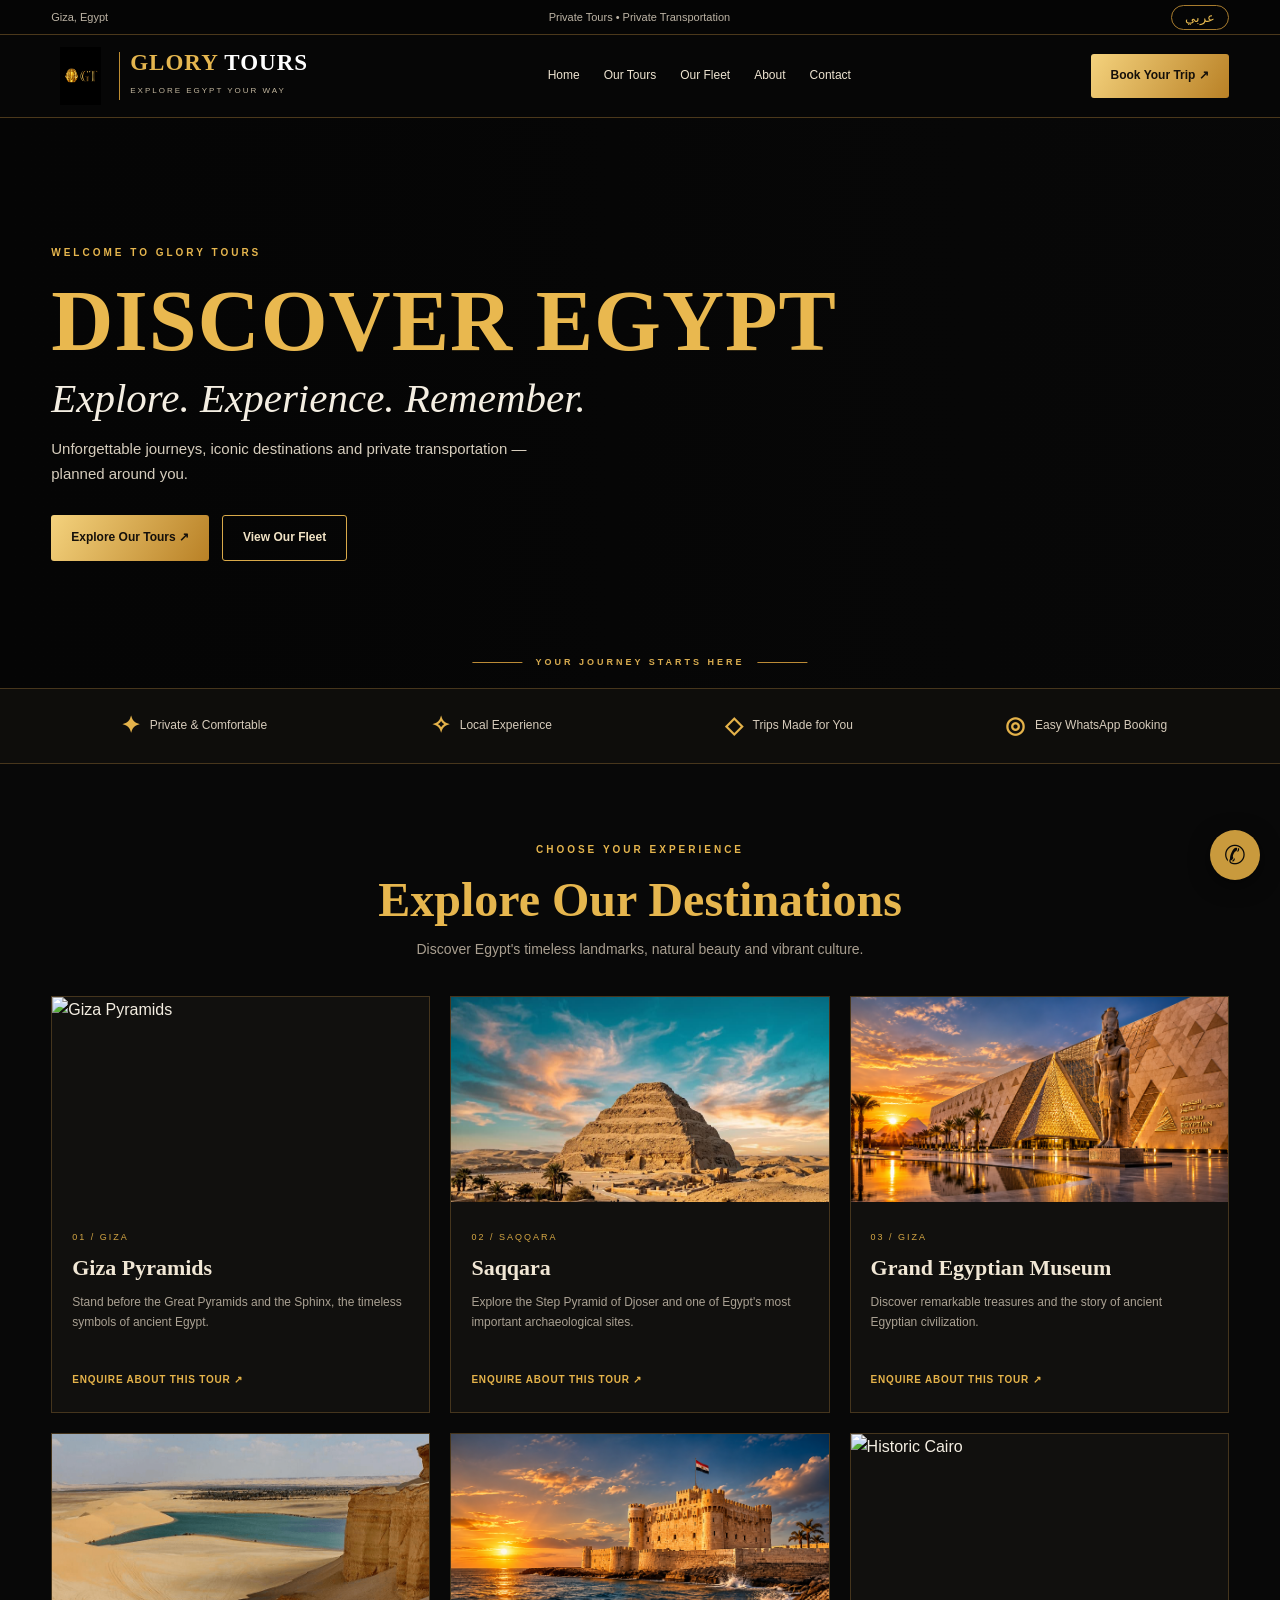
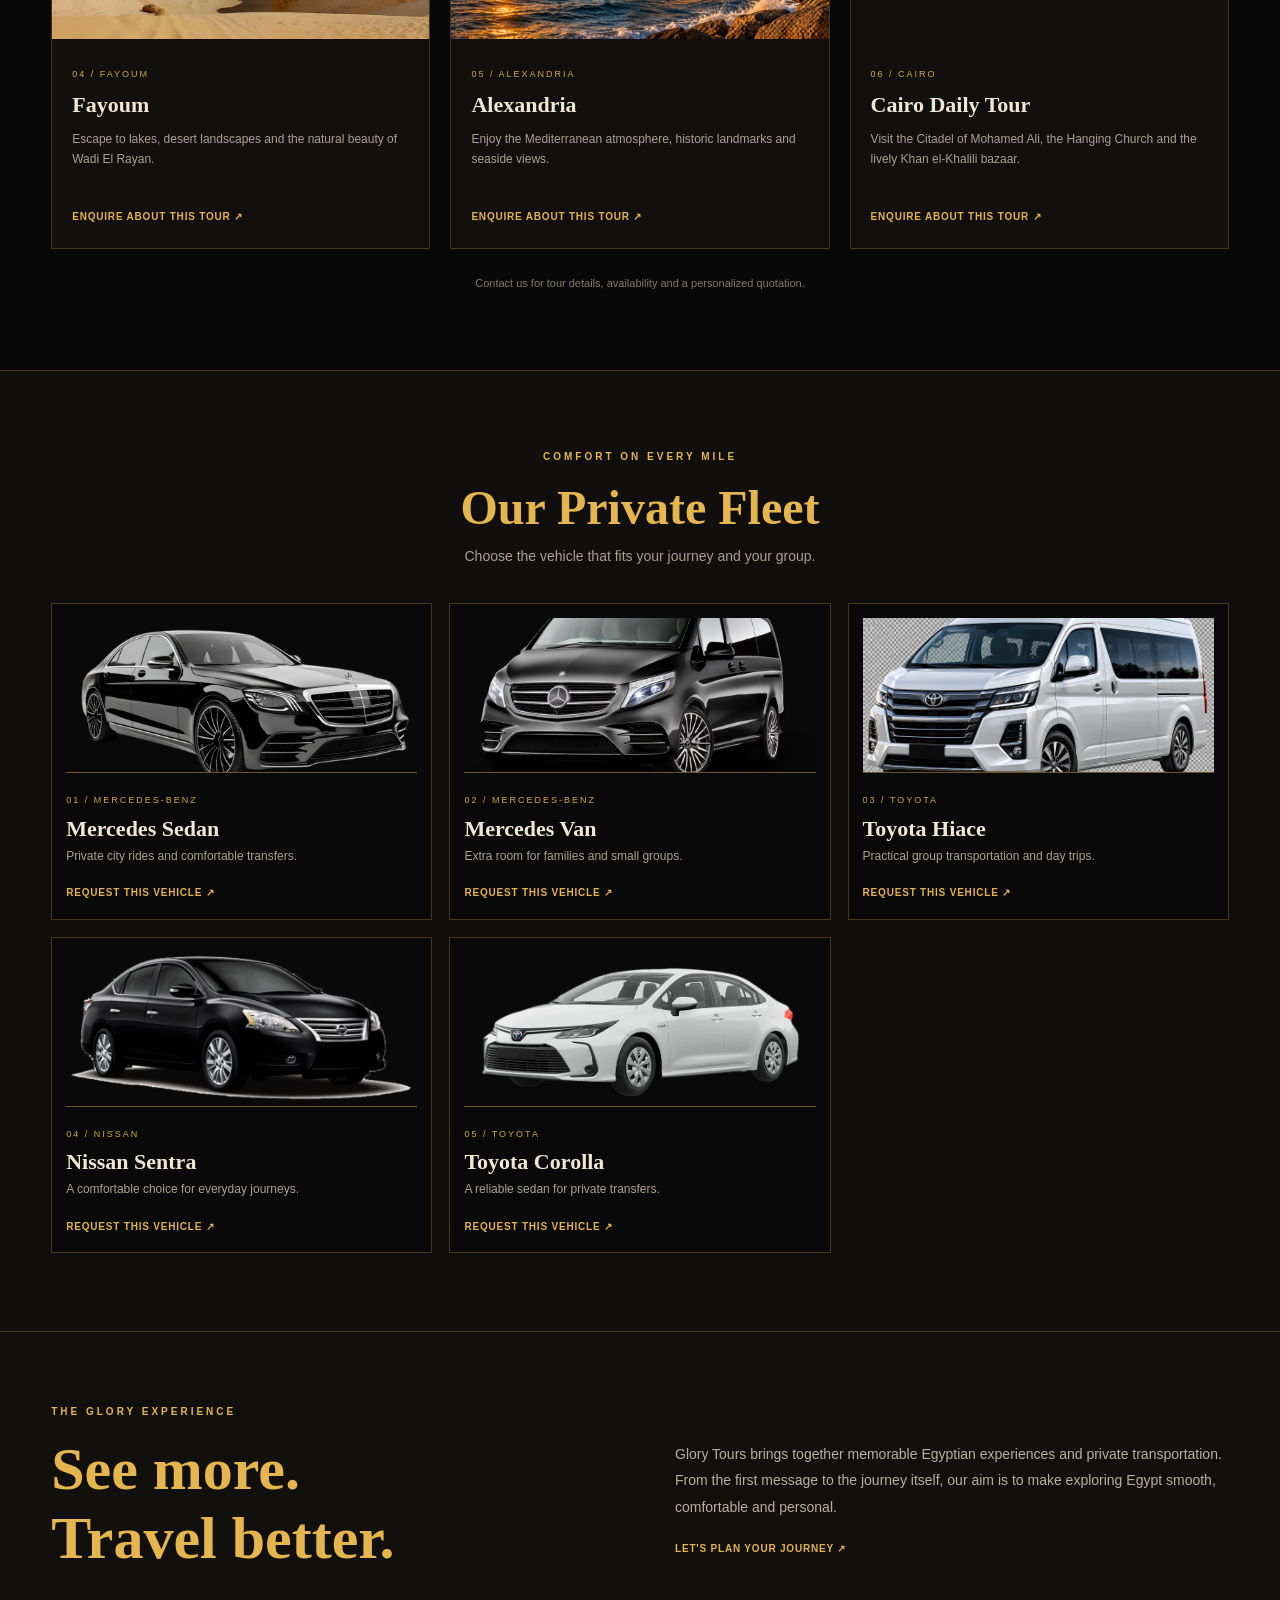
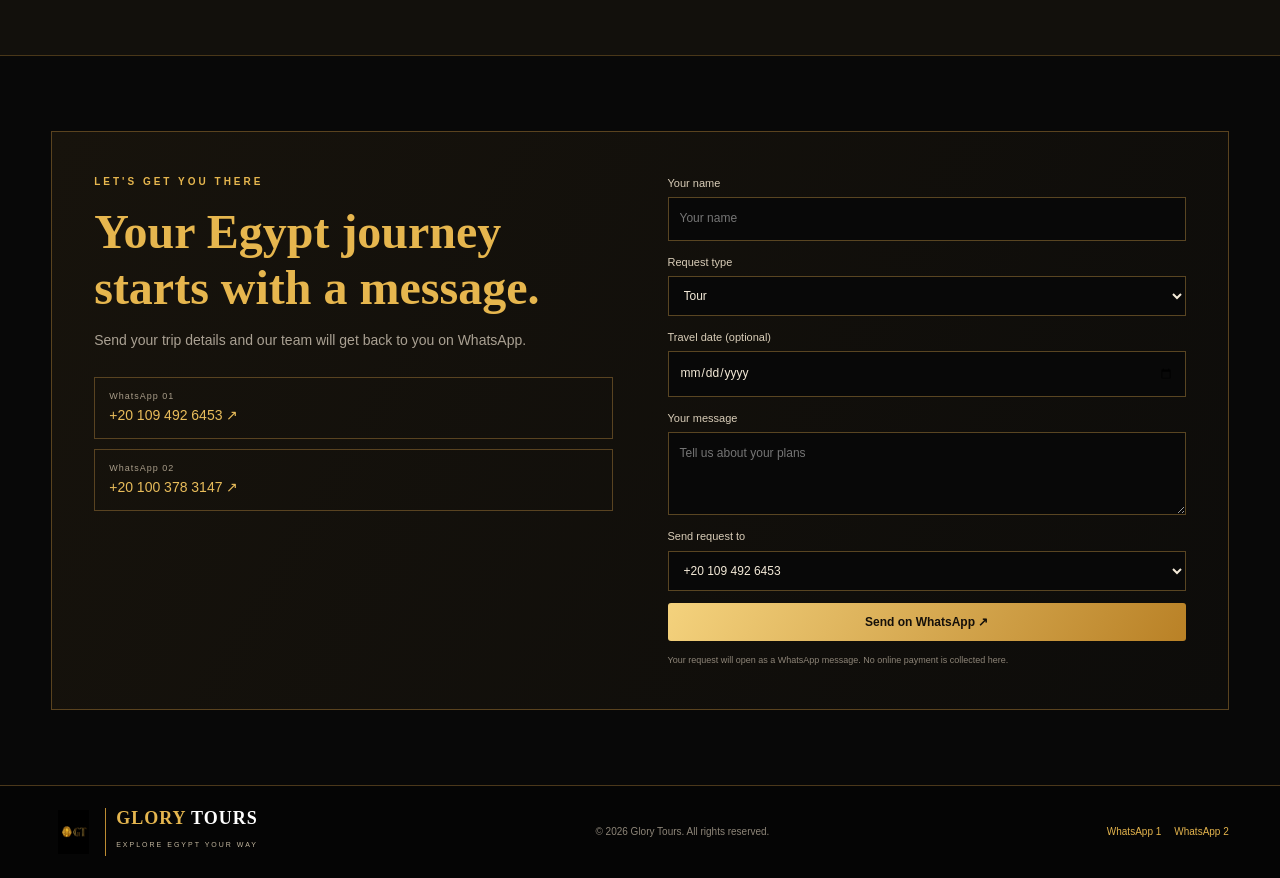
==== index.html @ 0d1a0af4 "Update index.html" ====
<!DOCTYPE html>
<html lang="en">
<head>
<meta charset="UTF-8"><meta name="viewport" content="width=device-width, initial-scale=1">
<meta name="theme-color" content="#080808">
<meta name="description" content="Glory Tours — private tours and transportation in Egypt.">
<title>Glory Tours | Explore Egypt Your Way</title>
<link rel="preconnect" href="https://fonts.googleapis.com"><link rel="preconnect" href="https://fonts.gstatic.com" crossorigin>
<link href="https://fonts.googleapis.com/css2?family=Cairo:wght@400;500;600;700;800&family=Playfair+Display:wght@500;600;700&display=swap" rel="stylesheet">
<link rel="stylesheet" href="style.css">
</head>
<body>
<div class="topbar"><div class="container topbar-inner"><span data-en="Giza, Egypt" data-ar="الجيزة، مصر">Giza, Egypt</span><span data-en="Private Tours • Private Transportation" data-ar="رحلات سياحية • انتقالات خاصة">Private Tours • Private Transportation</span><button class="lang-toggle" id="langToggle">عربي</button></div></div>
<header class="site-header"><div class="container nav-wrap">
<a class="brand" href="#home"><img src="assets/Glory-Tours.png" alt="Glory Home emblem"><span class="brand-divider"></span><span class="brand-title"><strong>GLORY <em>TOURS</em></strong><small data-en="EXPLORE EGYPT YOUR WAY" data-ar="اكتشف مصر بطريقتك">EXPLORE EGYPT YOUR WAY</small></span></a>
<button class="menu-toggle" id="menuToggle" aria-label="Open menu">☰</button>
<nav id="mainNav"><a href="#home" data-en="Home" data-ar="الرئيسية">Home</a><a href="#tours" data-en="Our Tours" data-ar="رحلاتنا">Our Tours</a><a href="#transport" data-en="Our Fleet" data-ar="سياراتنا">Our Fleet</a><a href="#about" data-en="About" data-ar="من نحن">About</a><a href="#contact" data-en="Contact" data-ar="تواصل معنا">Contact</a></nav>
<a class="nav-cta" href="#contact" data-en="Book Your Trip ↗" data-ar="احجز رحلتك ↗">Book Your Trip ↗</a>
</div></header>
<main>
<section class="hero" id="home"><div class="hero-shade"></div><div class="container hero-content">
<p class="eyebrow" data-en="WELCOME TO GLORY TOURS" data-ar="أهلاً بك في جلوري تورز">WELCOME TO GLORY TOURS</p>
<h1 data-en="DISCOVER EGYPT" data-ar="اكتشف مصر">DISCOVER EGYPT</h1><h2 data-en="Explore. Experience. Remember." data-ar="اكتشف. عِش التجربة. اصنع ذكريات.">Explore. Experience. Remember.</h2>
<p data-en="Unforgettable journeys, iconic destinations and private transportation — planned around you." data-ar="رحلات لا تُنسى، ووجهات مميزة، وانتقالات خاصة — مصممة حول احتياجاتك.">Unforgettable journeys, iconic destinations and private transportation — planned around you.</p>
<div class="hero-actions"><a class="btn btn-gold" href="#tours" data-en="Explore Our Tours ↗" data-ar="اكتشف رحلاتنا ↗">Explore Our Tours ↗</a><a class="btn btn-outline" href="#transport" data-en="View Our Fleet" data-ar="شاهد سياراتنا">View Our Fleet</a></div>
</div><div class="hero-bottom"><span></span><b data-en="YOUR JOURNEY STARTS HERE" data-ar="رحلتك تبدأ من هنا">YOUR JOURNEY STARTS HERE</b><span></span></div></section>

<section class="intro-strip"><div class="container intro-grid"><div><b>✦</b><span data-en="Private & Comfortable" data-ar="خصوصية وراحة">Private & Comfortable</span></div><div><b>✧</b><span data-en="Local Experience" data-ar="خبرة محلية">Local Experience</span></div><div><b>◇</b><span data-en="Trips Made for You" data-ar="رحلات تناسبك">Trips Made for You</span></div><div><b>◎</b><span data-en="Easy WhatsApp Booking" data-ar="حجز سهل عبر واتساب">Easy WhatsApp Booking</span></div></div></section>

<section class="section" id="tours"><div class="container"><div class="section-heading"><p class="eyebrow" data-en="CHOOSE YOUR EXPERIENCE" data-ar="اختر تجربتك">CHOOSE YOUR EXPERIENCE</p><h2 data-en="Explore Our Destinations" data-ar="اكتشف وجهاتنا">Explore Our Destinations</h2><p data-en="Discover Egypt's timeless landmarks, natural beauty and vibrant culture." data-ar="اكتشف معالم مصر الخالدة وطبيعتها الساحرة وثقافتها النابضة.">Discover Egypt's timeless landmarks, natural beauty and vibrant culture.</p></div>
<div class="tour-grid">
<article class="tour-card"><img src="https://images.unsplash.com/photo-1503177119275-0aa32b3a9368?auto=format&fit=crop&w=1600&q=90" alt="Giza Pyramids"><div class="tour-body"><span>01 / GIZA</span><h3 data-en="Giza Pyramids" data-ar="أهرامات الجيزة">Giza Pyramids</h3><p data-en="Stand before the Great Pyramids and the Sphinx, the timeless symbols of ancient Egypt." data-ar="قف أمام الأهرامات العظيمة وأبو الهول، رموز مصر القديمة الخالدة.">Stand before the Great Pyramids and the Sphinx, the timeless symbols of ancient Egypt.</p><a class="text-link tour-book" data-tour="Giza Pyramids" href="#contact" data-en="ENQUIRE ABOUT THIS TOUR ↗" data-ar="استفسر عن الرحلة ↗">ENQUIRE ABOUT THIS TOUR ↗</a></div></article>
<article class="tour-card"><img src="images/saqqara-step-pyramid.png" alt="Saqqara Step Pyramid"><div class="tour-body"><span>02 / SAQQARA</span><h3 data-en="Saqqara" data-ar="سقارة">Saqqara</h3><p data-en="Explore the Step Pyramid of Djoser and one of Egypt's most important archaeological sites." data-ar="استكشف هرم زوسر المدرج وواحداً من أهم المواقع الأثرية في مصر.">Explore the Step Pyramid of Djoser and one of Egypt's most important archaeological sites.</p><a class="text-link tour-book" data-tour="Saqqara" href="#contact" data-en="ENQUIRE ABOUT THIS TOUR ↗" data-ar="استفسر عن الرحلة ↗">ENQUIRE ABOUT THIS TOUR ↗</a></div></article>
<article class="tour-card"><img src="images/Grand%20Egyptian%20Museum.png" alt="Grand Egyptian Museum"><div class="tour-body"><span>03 / GIZA</span><h3 data-en="Grand Egyptian Museum" data-ar="المتحف المصري الكبير">Grand Egyptian Museum</h3><p data-en="Discover remarkable treasures and the story of ancient Egyptian civilization." data-ar="اكتشف كنوزاً أثرية استثنائية وحكاية الحضارة المصرية القديمة.">Discover remarkable treasures and the story of ancient Egyptian civilization.</p><a class="text-link tour-book" data-tour="Grand Egyptian Museum" href="#contact" data-en="ENQUIRE ABOUT THIS TOUR ↗" data-ar="استفسر عن الرحلة ↗">ENQUIRE ABOUT THIS TOUR ↗</a></div></article>
<article class="tour-card"><img src="images/Fayoum%20Oasis.png" alt="Fayoum Oasis"><div class="tour-body"><span>04 / FAYOUM</span><h3 data-en="Fayoum" data-ar="الفيوم">Fayoum</h3><p data-en="Escape to lakes, desert landscapes and the natural beauty of Wadi El Rayan." data-ar="استمتع بالبحيرات والمناظر الصحراوية وجمال وادي الريان الطبيعي.">Escape to lakes, desert landscapes and the natural beauty of Wadi El Rayan.</p><a class="text-link tour-book" data-tour="Fayoum" href="#contact" data-en="ENQUIRE ABOUT THIS TOUR ↗" data-ar="استفسر عن الرحلة ↗">ENQUIRE ABOUT THIS TOUR ↗</a></div></article>
<article class="tour-card"><img src="images/Citadel%20of%20Qaitbay.png" alt="Qaitbay Citadel, Alexandria"><div class="tour-body"><span>05 / ALEXANDRIA</span><h3 data-en="Alexandria" data-ar="الإسكندرية">Alexandria</h3><p data-en="Enjoy the Mediterranean atmosphere, historic landmarks and seaside views." data-ar="استمتع بأجواء البحر المتوسط والمعالم التاريخية والإطلالات الساحلية.">Enjoy the Mediterranean atmosphere, historic landmarks and seaside views.</p><a class="text-link tour-book" data-tour="Alexandria" href="#contact" data-en="ENQUIRE ABOUT THIS TOUR ↗" data-ar="استفسر عن الرحلة ↗">ENQUIRE ABOUT THIS TOUR ↗</a></div></article>
<article class="tour-card"><img src="https://images.unsplash.com/photo-1572252009286-268acea1fb54?auto=format&fit=crop&w=1000&q=85" alt="Historic Cairo"><div class="tour-body"><span>06 / CAIRO</span><h3 data-en="Cairo Daily Tour" data-ar="جولة القاهرة اليومية">Cairo Daily Tour</h3><p data-en="Visit the Citadel of Mohamed Ali, the Hanging Church and the lively Khan el-Khalili bazaar." data-ar="زر قلعة محمد علي والكنيسة المعلقة وتجول في أزقة وأسواق خان الخليلي النابضة.">Visit the Citadel of Mohamed Ali, the Hanging Church and the lively Khan el-Khalili bazaar.</p><a class="text-link tour-book" data-tour="Cairo Daily Tour (Citadel of Mohamed Ali, Hanging Church, Khan el-Khalili)" href="#contact" data-en="ENQUIRE ABOUT THIS TOUR ↗" data-ar="استفسر عن الرحلة ↗">ENQUIRE ABOUT THIS TOUR ↗</a></div></article>
</div><p class="small-note" data-en="Contact us for tour details, availability and a personalized quotation." data-ar="تواصل معنا لمعرفة تفاصيل الرحلات والمواعيد والحصول على عرض سعر مناسب لك.">Contact us for tour details, availability and a personalized quotation.</p>
</div></section>

<section class="fleet-section" id="transport"><div class="container"><div class="section-heading"><p class="eyebrow" data-en="COMFORT ON EVERY MILE" data-ar="راحة في كل طريق">COMFORT ON EVERY MILE</p><h2 data-en="Our Private Fleet" data-ar="أسطول سياراتنا الخاصة">Our Private Fleet</h2><p data-en="Choose the vehicle that fits your journey and your group." data-ar="اختر السيارة المناسبة لرحلتك وعدد أفراد مجموعتك.">Choose the vehicle that fits your journey and your group.</p></div>
<div class="fleet-grid">
<article class="fleet-card"><div class="car-visual car-sedan"></div><div><small>01 / MERCEDES-BENZ</small><h3>Mercedes Sedan</h3><p data-en="Private city rides and comfortable transfers." data-ar="تنقلات خاصة داخل المدينة وانتقالات مريحة.">Private city rides and comfortable transfers.</p><a class="text-link ride-book" data-car="Mercedes Sedan" href="#contact" data-en="REQUEST THIS VEHICLE ↗" data-ar="اطلب السيارة ↗">REQUEST THIS VEHICLE ↗</a></div></article>
<article class="fleet-card"><div class="car-visual car-van"></div><div><small>02 / MERCEDES-BENZ</small><h3>Mercedes Van</h3><p data-en="Extra room for families and small groups." data-ar="مساحة أكبر للعائلات والمجموعات الصغيرة.">Extra room for families and small groups.</p><a class="text-link ride-book" data-car="Mercedes Van" href="#contact" data-en="REQUEST THIS VEHICLE ↗" data-ar="اطلب السيارة ↗">REQUEST THIS VEHICLE ↗</a></div></article>
<article class="fleet-card"><div class="car-visual car-hiace"></div><div><small>03 / TOYOTA</small><h3>Toyota Hiace</h3><p data-en="Practical group transportation and day trips." data-ar="انتقالات عملية للمجموعات والرحلات اليومية.">Practical group transportation and day trips.</p><a class="text-link ride-book" data-car="Toyota Hiace" href="#contact" data-en="REQUEST THIS VEHICLE ↗" data-ar="اطلب السيارة ↗">REQUEST THIS VEHICLE ↗</a></div></article>
<article class="fleet-card"><div class="car-visual car-sentra"></div><div><small>04 / NISSAN</small><h3>Nissan Sentra</h3><p data-en="A comfortable choice for everyday journeys." data-ar="اختيار مريح للتنقلات اليومية.">A comfortable choice for everyday journeys.</p><a class="text-link ride-book" data-car="Nissan Sentra" href="#contact" data-en="REQUEST THIS VEHICLE ↗" data-ar="اطلب السيارة ↗">REQUEST THIS VEHICLE ↗</a></div></article>
<article class="fleet-card"><div class="car-visual car-corolla"></div><div><small>05 / TOYOTA</small><h3>Toyota Corolla</h3><p data-en="A reliable sedan for private transfers." data-ar="سيارة سيدان عملية للانتقالات الخاصة.">A reliable sedan for private transfers.</p><a class="text-link ride-book" data-car="Toyota Corolla" href="#contact" data-en="REQUEST THIS VEHICLE ↗" data-ar="اطلب السيارة ↗">REQUEST THIS VEHICLE ↗</a></div></article>
</div></div></section>

<section class="about-section" id="about"><div class="container about-inner"><div><p class="eyebrow" data-en="THE GLORY EXPERIENCE" data-ar="تجربة جلوري">THE GLORY EXPERIENCE</p><h2 data-en="See more.<br>Travel better." data-ar="اكتشف أكثر.<br>وسافر براحة.">See more.<br>Travel better.</h2></div><div><p data-en="Glory Tours brings together memorable Egyptian experiences and private transportation. From the first message to the journey itself, our aim is to make exploring Egypt smooth, comfortable and personal." data-ar="تجمع جلوري تورز بين التجارب المصرية التي لا تُنسى والانتقالات الخاصة. من أول رسالة وحتى تفاصيل الرحلة، هدفنا أن نجعل اكتشاف مصر سهلاً ومريحاً وشخصياً.">Glory Tours brings together memorable Egyptian experiences and private transportation. From the first message to the journey itself, our aim is to make exploring Egypt smooth, comfortable and personal.</p><a class="text-link" href="#contact" data-en="LET'S PLAN YOUR JOURNEY ↗" data-ar="لنخطط لرحلتك معاً ↗">LET'S PLAN YOUR JOURNEY ↗</a></div></div></section>

<section class="contact-section" id="contact"><div class="container contact-box"><div><p class="eyebrow" data-en="LET'S GET YOU THERE" data-ar="دعنا نبدأ رحلتك">LET'S GET YOU THERE</p><h2 data-en="Your Egypt journey<br>starts with a message." data-ar="رحلتك في مصر<br>تبدأ برسالة.">Your Egypt journey<br>starts with a message.</h2><p data-en="Send your trip details and our team will get back to you on WhatsApp." data-ar="أرسل تفاصيل رحلتك وسيتواصل معك فريقنا عبر واتساب.">Send your trip details and our team will get back to you on WhatsApp.</p><div class="contact-numbers"><a href="https://wa.me/201094926453" target="_blank" rel="noopener"><span>WhatsApp 01</span>+20 109 492 6453 ↗</a><a href="https://wa.me/201003783147" target="_blank" rel="noopener"><span>WhatsApp 02</span>+20 100 378 3147 ↗</a></div></div>
<form id="bookingForm"><label><span data-en="Your name" data-ar="اسمك">Your name</span><input id="guestName" required placeholder="Your name"></label><label><span data-en="Request type" data-ar="نوع الطلب">Request type</span><select id="service"><option value="Tour">Tour</option><option value="Private transportation">Private transportation</option><option value="Custom itinerary">Custom itinerary</option></select></label><label><span data-en="Travel date (optional)" data-ar="موعد الرحلة (اختياري)">Travel date (optional)</span><input id="travelDate" type="date"></label><label><span data-en="Your message" data-ar="رسالتك">Your message</span><textarea id="message" rows="3" placeholder="Tell us about your plans"></textarea></label><label><span data-en="Send request to" data-ar="إرسال الطلب إلى">Send request to</span><select id="whatsappTarget"><option value="201094926453">+20 109 492 6453</option><option value="201003783147">+20 100 378 3147</option></select></label><button class="btn btn-gold submit-btn" type="submit" data-en="Send on WhatsApp ↗" data-ar="أرسل عبر واتساب ↗">Send on WhatsApp ↗</button><small data-en="Your request will open as a WhatsApp message. No online payment is collected here." data-ar="سيتم فتح طلبك كرسالة على واتساب. لا يتم تحصيل مدفوعات إلكترونية هنا.">Your request will open as a WhatsApp message. No online payment is collected here.</small></form></div></section>
</main>
<footer><div class="container footer-inner"><a class="brand footer-brand" href="#home"><img src="assets/Glory-Tours.png" alt=""><span class="brand-divider"></span><span class="brand-title"><strong>GLORY <em>TOURS</em></strong><small>EXPLORE EGYPT YOUR WAY</small></span></a><p>© <span id="year"></span> Glory Tours. <span data-en="All rights reserved." data-ar="جميع الحقوق محفوظة.">All rights reserved.</span></p><div class="footer-phones"><a href="https://wa.me/201094926453">WhatsApp 1</a><a href="https://wa.me/201003783147">WhatsApp 2</a></div></div></footer>
<a class="floating-wa" href="https://wa.me/201094926453" target="_blank" rel="noopener" aria-label="WhatsApp">✆</a>
<script src="script.js"></script>
</body></html>
---- style.css ----
*{box-sizing:border-box}html{scroll-behavior:smooth;scroll-padding-top:90px}body{margin:0;background:#080808;color:#f4eee2;font-family:Arial,sans-serif;line-height:1.65}a{color:inherit;text-decoration:none}.container{width:min(1180px,92%);margin:auto}.topbar{background:#050505;border-bottom:1px solid #4b381b;color:#bdb4a5;font-size:11px}.topbar-inner{min-height:34px;display:flex;align-items:center;justify-content:space-between}.lang-toggle{background:transparent;border:1px solid #a87c2e;border-radius:30px;color:#e6b84e;padding:4px 13px;cursor:pointer}.site-header{position:sticky;top:0;z-index:30;background:rgba(7,7,7,.96);backdrop-filter:blur(12px);border-bottom:1px solid #4b381b}.nav-wrap{height:82px;display:flex;align-items:center;justify-content:space-between;gap:20px}.brand{display:flex;align-items:center;gap:10px;min-width:240px}.brand img{width:58px;height:58px;object-fit:contain}.brand-divider{height:48px;width:1px;background:#bd8c32}.brand-title strong{display:block;font:700 23px Georgia,serif;letter-spacing:1px;color:#e5b64f;line-height:1.1}.brand-title em{font-style:normal;color:#fff}.brand-title small{font-size:8px;letter-spacing:2px;color:#c2b69e}.site-header nav{display:flex;gap:24px;font-size:12px;color:#eee4d1}.site-header nav a:hover{color:#e9b84f}.nav-cta,.btn{display:inline-flex;justify-content:center;align-items:center;padding:12px 20px;border-radius:3px;font-size:12px;font-weight:bold;gap:8px}.nav-cta,.btn-gold{background:linear-gradient(120deg,#f4d27d,#b98126);color:#15100a}.nav-cta:hover,.btn-gold:hover{filter:brightness(1.12);transform:translateY(-2px)}.menu-toggle{display:none;background:none;border:0;color:#e6b64e;font-size:25px}.hero{min-height:570px;position:relative;display:flex;align-items:center;background:url('https://images.unsplash.com/photo-1503177119275-0aa32b3a9368?auto=format&fit=crop&w=2000&q=90') center 48%/cover no-repeat}.hero-shade{position:absolute;inset:0;background:linear-gradient(90deg,#050505 0%,rgba(5,5,5,.9) 30%,rgba(5,5,5,.38) 70%,rgba(5,5,5,.15)),linear-gradient(0deg,#080808,transparent 25%)}.hero-content{position:relative;padding:80px 0;max-width:1180px}.eyebrow{font-size:10px;letter-spacing:3px;color:#e6b64e;font-weight:bold;margin:0 0 14px}.hero h1{font:700 clamp(48px,7vw,86px)/1.05 Georgia,serif;color:#e9b84f;margin:0;letter-spacing:1px}.hero h2{font:italic 500 clamp(24px,3.4vw,41px) Georgia,serif;margin:8px 0 14px}.hero-content>p:not(.eyebrow){max-width:500px;color:#d6cdbd;font-size:15px}.hero-actions{display:flex;gap:13px;flex-wrap:wrap;margin-top:28px}.btn-outline{border:1px solid #d9aa4a;color:#f2e4c6}.hero-bottom{position:absolute;bottom:18px;left:50%;transform:translateX(-50%);display:flex;align-items:center;gap:13px;font-size:9px;letter-spacing:3px;color:#d8ac50;white-space:nowrap}.hero-bottom span{width:50px;height:1px;background:#bc8b36}.intro-strip{background:#0e0d0b;border-block:1px solid #47361c}.intro-grid{display:grid;grid-template-columns:repeat(4,1fr);padding:18px 0;gap:12px}.intro-grid div{display:flex;justify-content:center;align-items:center;gap:10px;font-size:12px;color:#d6cbbb}.intro-grid b{color:#e4b24a;font-size:23px}.section,.fleet-section{padding:78px 0}.section-heading{text-align:center;max-width:680px;margin:0 auto 35px}.section-heading h2,.about-inner h2,.contact-box h2{font:600 clamp(32px,4vw,48px)/1.15 Georgia,serif;color:#e6b64e;margin:0 0 10px}.section-heading>p:last-child{color:#a99f90;font-size:14px;margin:0}.tour-grid{display:grid;grid-template-columns:repeat(3,1fr);gap:20px}.tour-card{background:#11100e;border:1px solid #45351d;overflow:hidden;transition:.25s}.tour-card:hover{transform:translateY(-4px);border-color:#c3953d}.tour-card img{display:block;width:100%;height:205px;object-fit:cover}.tour-body{padding:20px}.tour-body>span,.fleet-card small{font-size:9px;letter-spacing:2px;color:#d6a744}.tour-body h3,.fleet-card h3{font:600 22px Georgia,serif;margin:7px 0;color:#f1e7d5}.tour-body p,.fleet-card p{font-size:12px;color:#aaa193;min-height:60px}.text-link{font-size:10px;letter-spacing:.8px;color:#e5b34a;font-weight:bold}.text-link:hover{color:#fff}.small-note{text-align:center;color:#82796c;font-size:11px;margin:25px 0 0}.fleet-section{background:#100f0d;border-block:1px solid #4a371b}.fleet-grid{display:grid;grid-template-columns:repeat(3,1fr);gap:17px}.fleet-card{background:#090909;border:1px solid #49371b;padding:14px;display:grid;grid-template-columns:1fr;gap:12px}.car-visual{height:155px;background-size:cover;background-position:center;border-bottom:1px solid #72521f}.car-sedan{background-image:url('./images/Mercedes%20S-Class.png')}.car-van{background-image:url('./images/Mercedes%20Van.png')}.car-hiace{background-image:url('./images/Toyota%20HiAce.png')}.car-sentra{background-image:url('./images/Nissan%20Sentra.png')}.car-corolla{background-image:url('./images/Toyota%20Corolla.png')}.fleet-card h3{margin:4px 0}.fleet-card p{min-height:0;margin:5px 0 12px}.about-section{padding:72px 0;background:#12100c;border-bottom:1px solid #493719}.about-inner{display:grid;grid-template-columns:1fr 1fr;gap:70px;align-items:center}.about-inner h2{font-size:clamp(40px,5vw,60px)}.about-inner>div:last-child p{color:#b9b0a1;font-size:14px;line-height:1.9}.contact-section{padding:75px 0}.contact-box{border:1px solid #5a431f;background:linear-gradient(120deg,#17130c,#0d0c0a);padding:42px;display:grid;grid-template-columns:1fr 1fr;gap:55px}.contact-box>div>p:not(.eyebrow){color:#aaa193;font-size:14px}.contact-numbers{display:grid;gap:10px;margin-top:25px}.contact-numbers a{border:1px solid #594321;padding:11px 14px;color:#e9bd5b;font-size:14px}.contact-numbers span{display:block;font-size:9px;letter-spacing:1px;color:#a99d89}.contact-box form{display:grid;gap:12px}.contact-box label{display:grid;gap:5px;font-size:11px;color:#d9cdb8}.contact-box input,.contact-box select,.contact-box textarea{width:100%;background:#080808;border:1px solid #594522;color:#f4ead8;padding:11px;font:inherit;font-size:12px;outline:none}.contact-box input:focus,.contact-box select:focus,.contact-box textarea:focus{border-color:#d9aa4a}.submit-btn{border:0;cursor:pointer}.contact-box small{font-size:9px;color:#8e8578}footer{background:#050505;border-top:1px solid #4b381b;padding:22px 0}.footer-inner{display:flex;align-items:center;justify-content:space-between;gap:20px}.footer-brand{min-width:0}.footer-brand img{width:44px;height:44px}.footer-brand .brand-title strong{font-size:18px}.footer-brand .brand-title small{font-size:7px}.footer-inner>p{font-size:10px;color:#8d8578}.footer-phones{display:flex;gap:13px;font-size:10px;color:#e4b44d}.floating-wa{position:fixed;right:20px;bottom:20px;width:50px;height:50px;border-radius:50%;background:#c99a3d;color:#090909;display:grid;place-items:center;font-size:26px;z-index:40;box-shadow:0 5px 20px #0008}body.ar{font-family:'Cairo',Arial,sans-serif;direction:rtl}body.ar .hero-shade{background:linear-gradient(270deg,#050505 0%,rgba(5,5,5,.9) 30%,rgba(5,5,5,.38) 70%,rgba(5,5,5,.15)),linear-gradient(0deg,#080808,transparent 25%)}body.ar .hero-content,body.ar .about-inner,body.ar .contact-box{text-align:right}body.ar .floating-wa{right:auto;left:20px}body.ar .hero-bottom{left:50%}
@media(max-width:900px){.site-header nav{gap:13px;font-size:11px}.nav-cta{display:none}.brand{min-width:205px}.tour-grid{grid-template-columns:repeat(2,1fr)}.fleet-grid{grid-template-columns:repeat(2,1fr)}}
@media(max-width:680px){.topbar-inner{justify-content:center;gap:12px}.topbar-inner>span:nth-child(2){display:none}.nav-wrap{height:70px}.brand{min-width:0}.brand img{width:45px;height:45px}.brand-divider{height:38px}.brand-title strong{font-size:18px}.brand-title small{font-size:7px}.menu-toggle{display:block;margin-left:auto}.site-header nav{display:none;position:absolute;top:70px;left:0;right:0;background:#080808;padding:15px 5%;flex-direction:column;gap:0;border-bottom:1px solid #59421f}.site-header nav.open{display:flex}.site-header nav a{padding:11px 0;border-bottom:1px solid #241d12}.hero{min-height:540px;background-position:58% center}.hero-shade{background:linear-gradient(90deg,rgba(4,4,4,.94),rgba(4,4,4,.56)),linear-gradient(0deg,#080808,transparent 28%)}body.ar .hero-shade{background:linear-gradient(270deg,rgba(4,4,4,.94),rgba(4,4,4,.56)),linear-gradient(0deg,#080808,transparent 28%)}.hero-content{padding:65px 0}.hero-content>p:not(.eyebrow){font-size:13px}.intro-grid{grid-template-columns:repeat(2,1fr)}.intro-grid div{justify-content:flex-start;font-size:10px}.section,.fleet-section{padding:55px 0}.tour-grid,.fleet-grid{grid-template-columns:1fr}.tour-card img{height:205px}.tour-body p{min-height:0}.car-visual{height:190px}.about-inner,.contact-box{grid-template-columns:1fr;gap:20px}.contact-box{padding:25px 18px}.footer-inner{flex-wrap:wrap}.footer-inner .brand{width:100%}.footer-phones{width:100%;justify-content:space-between}.hero-bottom{font-size:7px;letter-spacing:2px}.hero-bottom span{width:28px}}
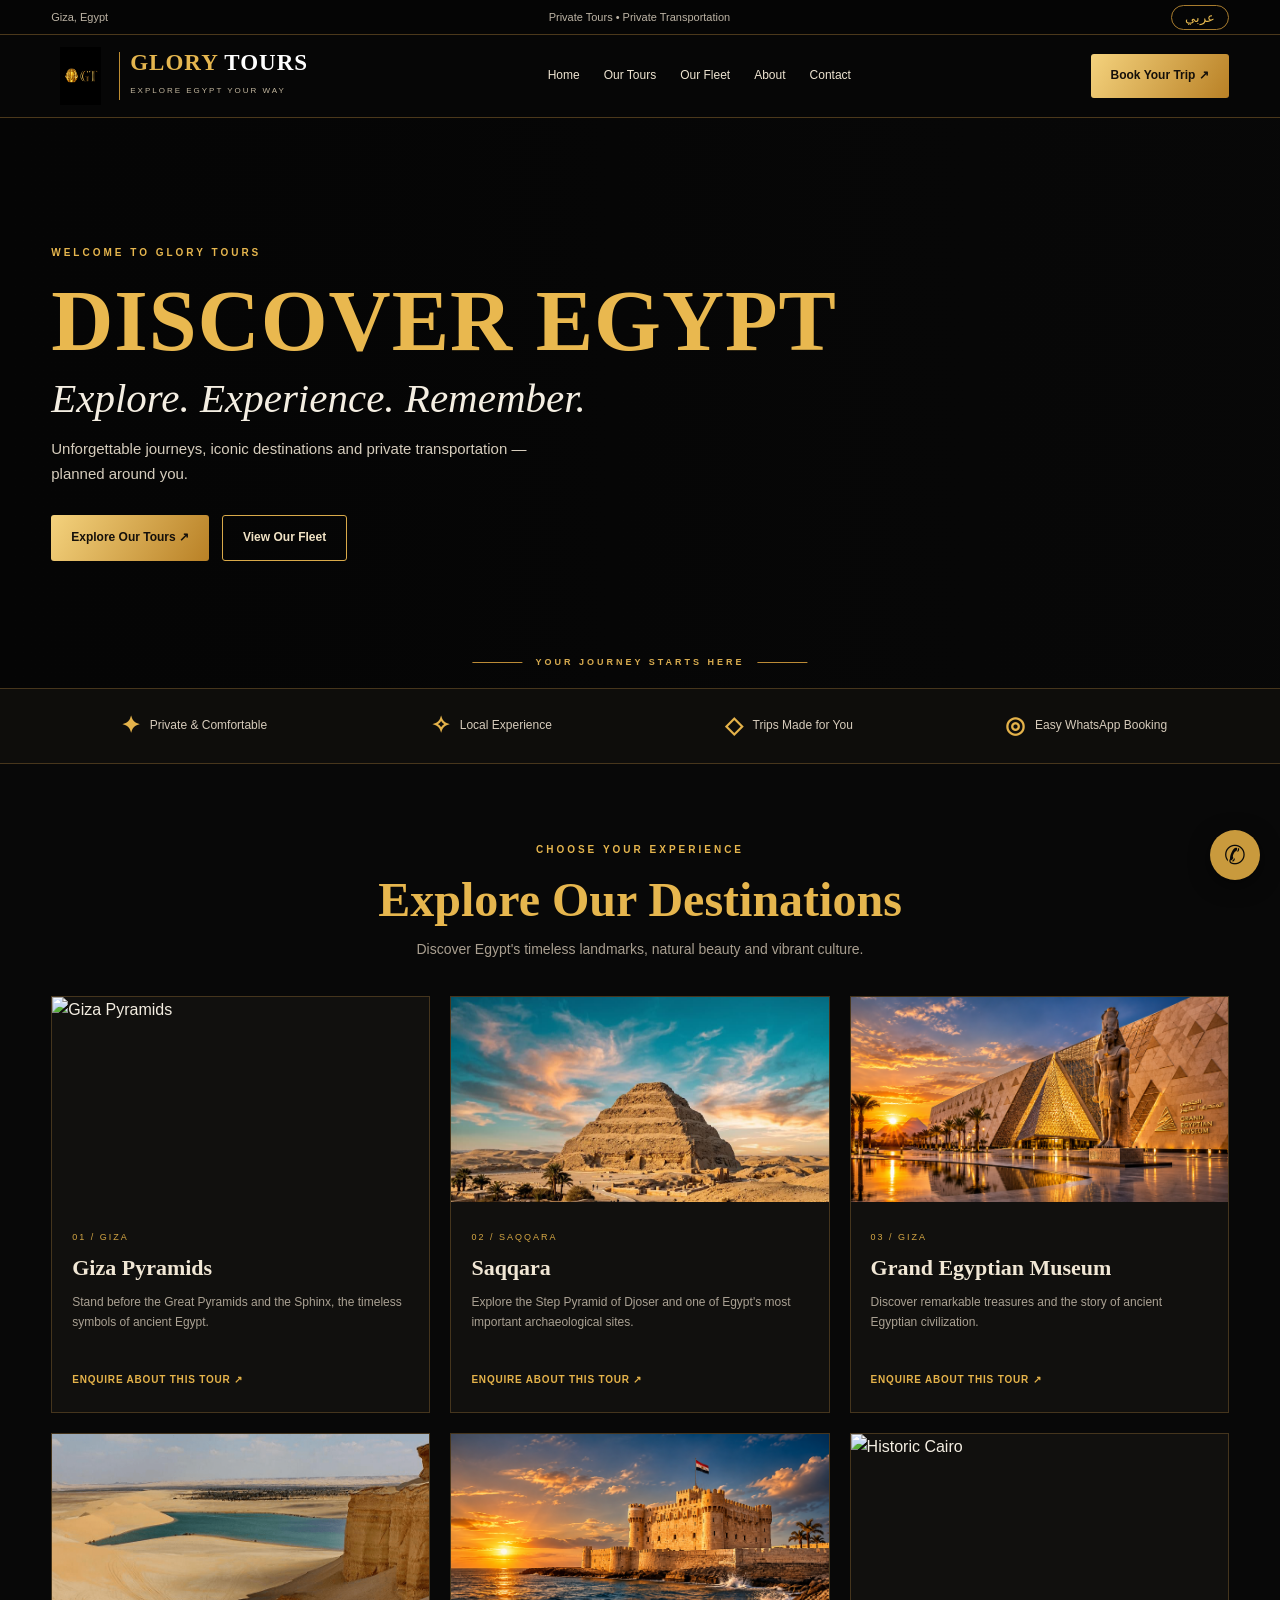
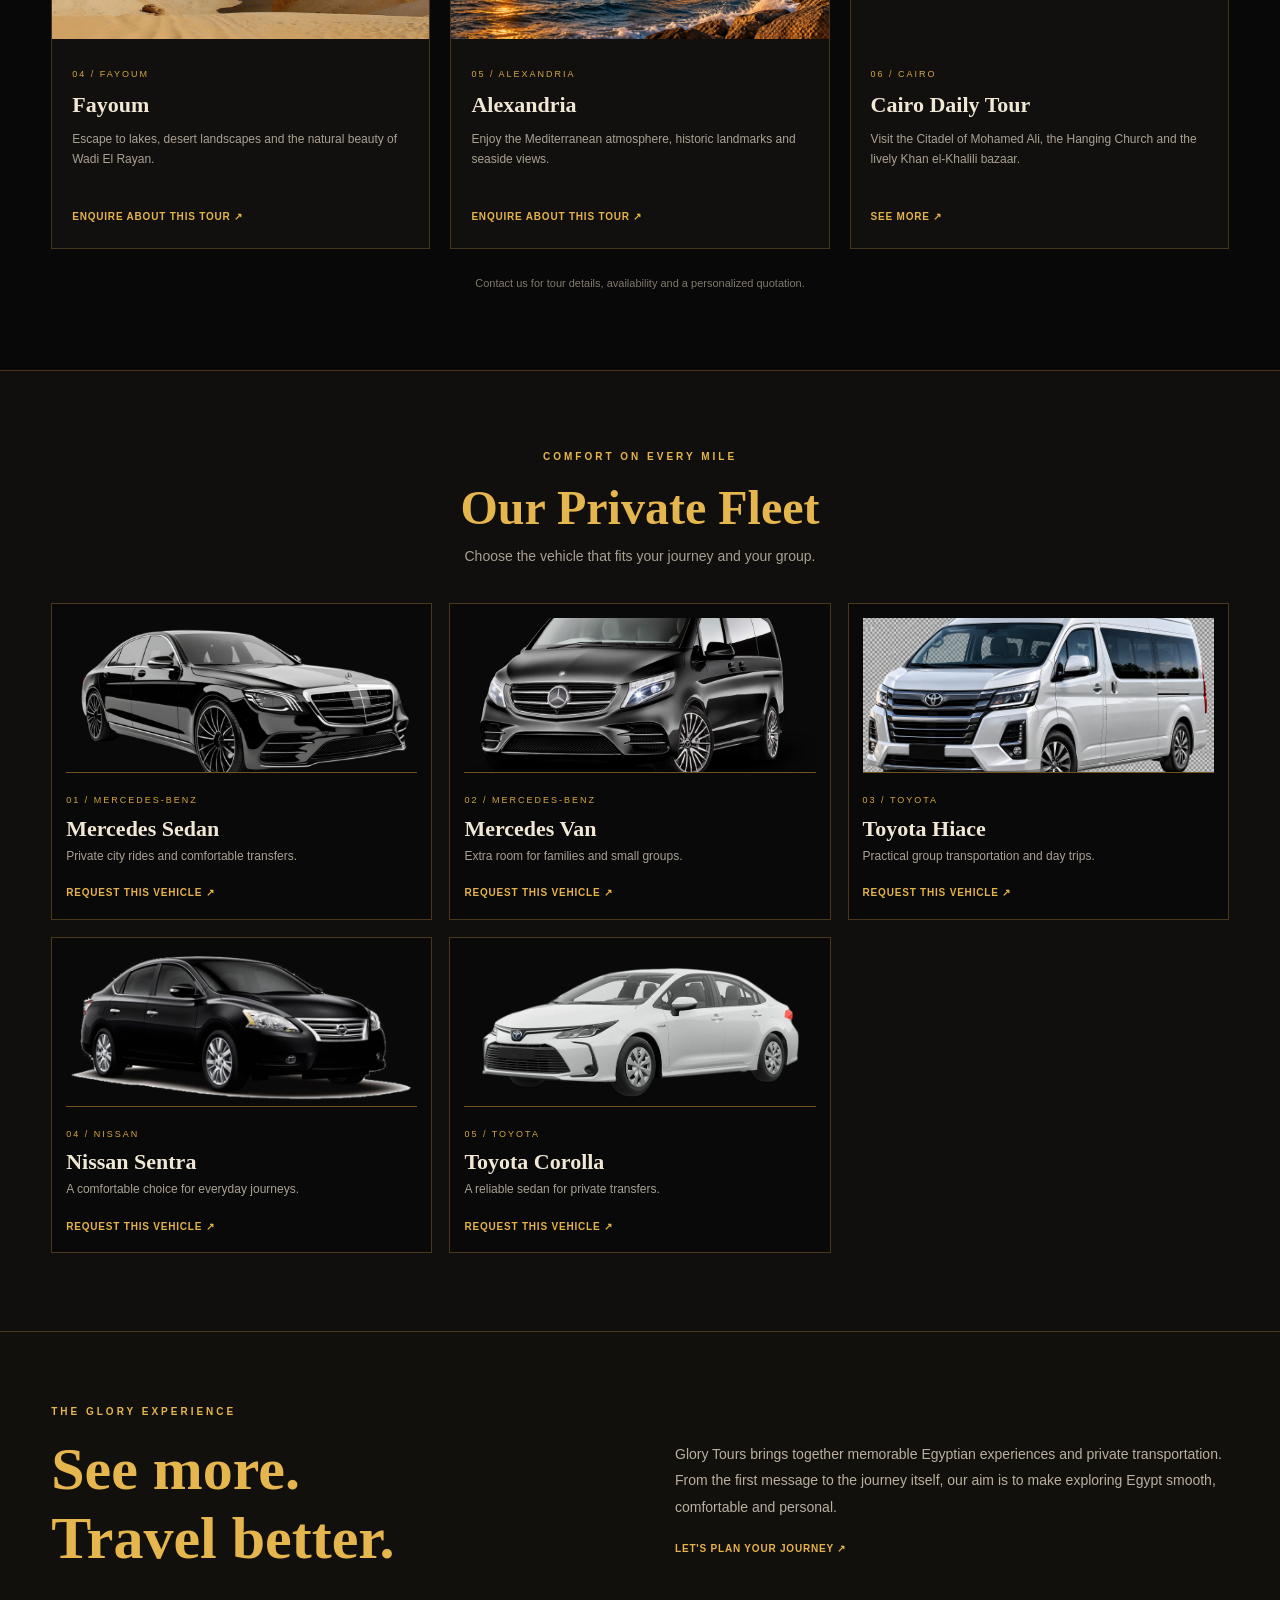
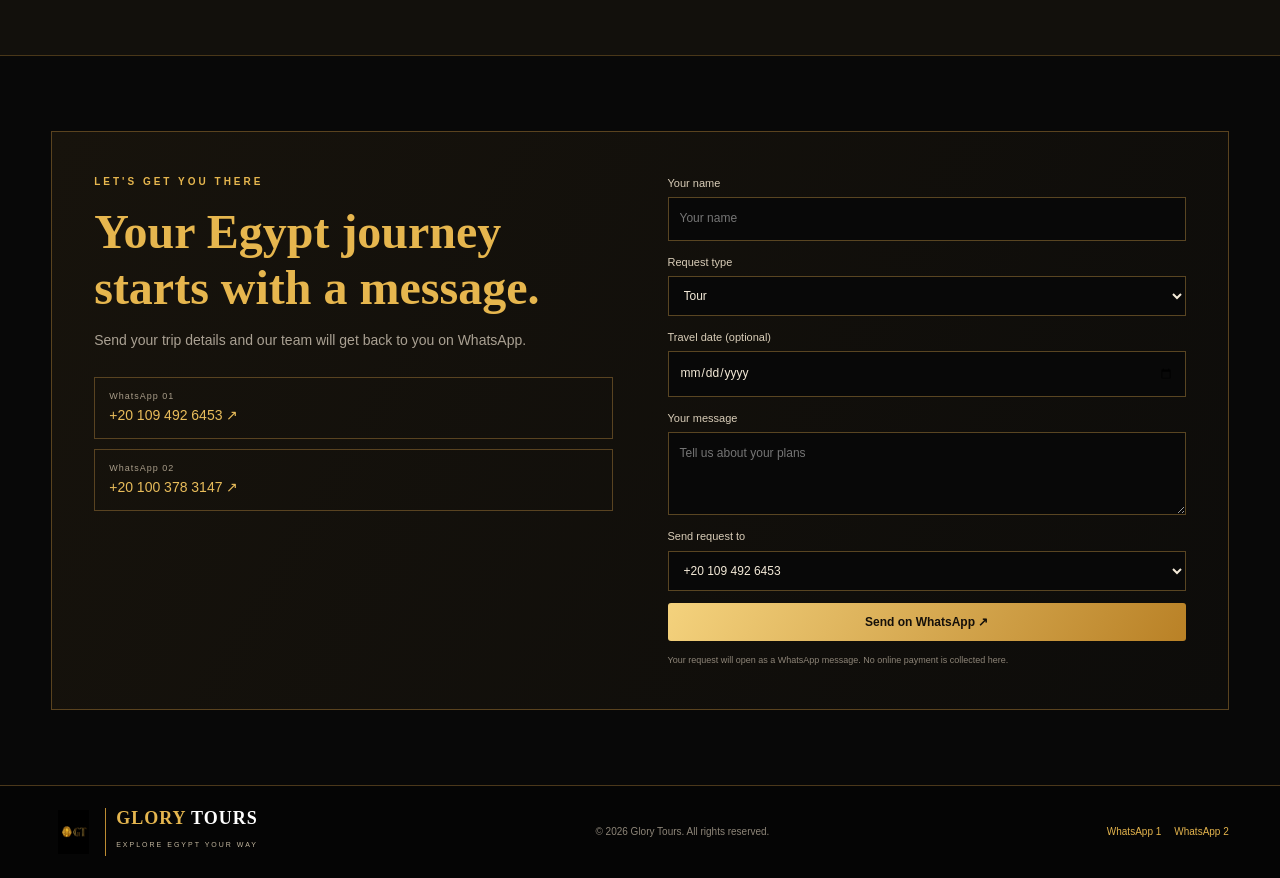
==== commit bfc74caf: "Add details link for Cairo tour" ====
--- a/index.html
+++ b/index.html
@@ -34,7 +34,7 @@
 <article class="tour-card"><img src="images/Grand%20Egyptian%20Museum.png" alt="Grand Egyptian Museum"><div class="tour-body"><span>03 / GIZA</span><h3 data-en="Grand Egyptian Museum" data-ar="المتحف المصري الكبير">Grand Egyptian Museum</h3><p data-en="Discover remarkable treasures and the story of ancient Egyptian civilization." data-ar="اكتشف كنوزاً أثرية استثنائية وحكاية الحضارة المصرية القديمة.">Discover remarkable treasures and the story of ancient Egyptian civilization.</p><a class="text-link tour-book" data-tour="Grand Egyptian Museum" href="#contact" data-en="ENQUIRE ABOUT THIS TOUR ↗" data-ar="استفسر عن الرحلة ↗">ENQUIRE ABOUT THIS TOUR ↗</a></div></article>
 <article class="tour-card"><img src="images/Fayoum%20Oasis.png" alt="Fayoum Oasis"><div class="tour-body"><span>04 / FAYOUM</span><h3 data-en="Fayoum" data-ar="الفيوم">Fayoum</h3><p data-en="Escape to lakes, desert landscapes and the natural beauty of Wadi El Rayan." data-ar="استمتع بالبحيرات والمناظر الصحراوية وجمال وادي الريان الطبيعي.">Escape to lakes, desert landscapes and the natural beauty of Wadi El Rayan.</p><a class="text-link tour-book" data-tour="Fayoum" href="#contact" data-en="ENQUIRE ABOUT THIS TOUR ↗" data-ar="استفسر عن الرحلة ↗">ENQUIRE ABOUT THIS TOUR ↗</a></div></article>
 <article class="tour-card"><img src="images/Citadel%20of%20Qaitbay.png" alt="Qaitbay Citadel, Alexandria"><div class="tour-body"><span>05 / ALEXANDRIA</span><h3 data-en="Alexandria" data-ar="الإسكندرية">Alexandria</h3><p data-en="Enjoy the Mediterranean atmosphere, historic landmarks and seaside views." data-ar="استمتع بأجواء البحر المتوسط والمعالم التاريخية والإطلالات الساحلية.">Enjoy the Mediterranean atmosphere, historic landmarks and seaside views.</p><a class="text-link tour-book" data-tour="Alexandria" href="#contact" data-en="ENQUIRE ABOUT THIS TOUR ↗" data-ar="استفسر عن الرحلة ↗">ENQUIRE ABOUT THIS TOUR ↗</a></div></article>
-<article class="tour-card"><img src="https://images.unsplash.com/photo-1572252009286-268acea1fb54?auto=format&fit=crop&w=1000&q=85" alt="Historic Cairo"><div class="tour-body"><span>06 / CAIRO</span><h3 data-en="Cairo Daily Tour" data-ar="جولة القاهرة اليومية">Cairo Daily Tour</h3><p data-en="Visit the Citadel of Mohamed Ali, the Hanging Church and the lively Khan el-Khalili bazaar." data-ar="زر قلعة محمد علي والكنيسة المعلقة وتجول في أزقة وأسواق خان الخليلي النابضة.">Visit the Citadel of Mohamed Ali, the Hanging Church and the lively Khan el-Khalili bazaar.</p><a class="text-link tour-book" data-tour="Cairo Daily Tour (Citadel of Mohamed Ali, Hanging Church, Khan el-Khalili)" href="#contact" data-en="ENQUIRE ABOUT THIS TOUR ↗" data-ar="استفسر عن الرحلة ↗">ENQUIRE ABOUT THIS TOUR ↗</a></div></article>
+<article class="tour-card"><img src="https://images.unsplash.com/photo-1572252009286-268acea1fb54?auto=format&fit=crop&w=1000&q=85" alt="Historic Cairo"><div class="tour-body"><span>06 / CAIRO</span><h3 data-en="Cairo Daily Tour" data-ar="جولة القاهرة اليومية">Cairo Daily Tour</h3><p data-en="Visit the Citadel of Mohamed Ali, the Hanging Church and the lively Khan el-Khalili bazaar." data-ar="زر قلعة محمد علي والكنيسة المعلقة وتجول في أزقة وأسواق خان الخليلي النابضة.">Visit the Citadel of Mohamed Ali, the Hanging Church and the lively Khan el-Khalili bazaar.</p><a class="text-link" href="cairo-tour.html" data-en="SEE MORE ↗" data-ar="اعرف تفاصيل الرحلة ↗">SEE MORE ↗</a></div></article>
 </div><p class="small-note" data-en="Contact us for tour details, availability and a personalized quotation." data-ar="تواصل معنا لمعرفة تفاصيل الرحلات والمواعيد والحصول على عرض سعر مناسب لك.">Contact us for tour details, availability and a personalized quotation.</p>
 </div></section>
 
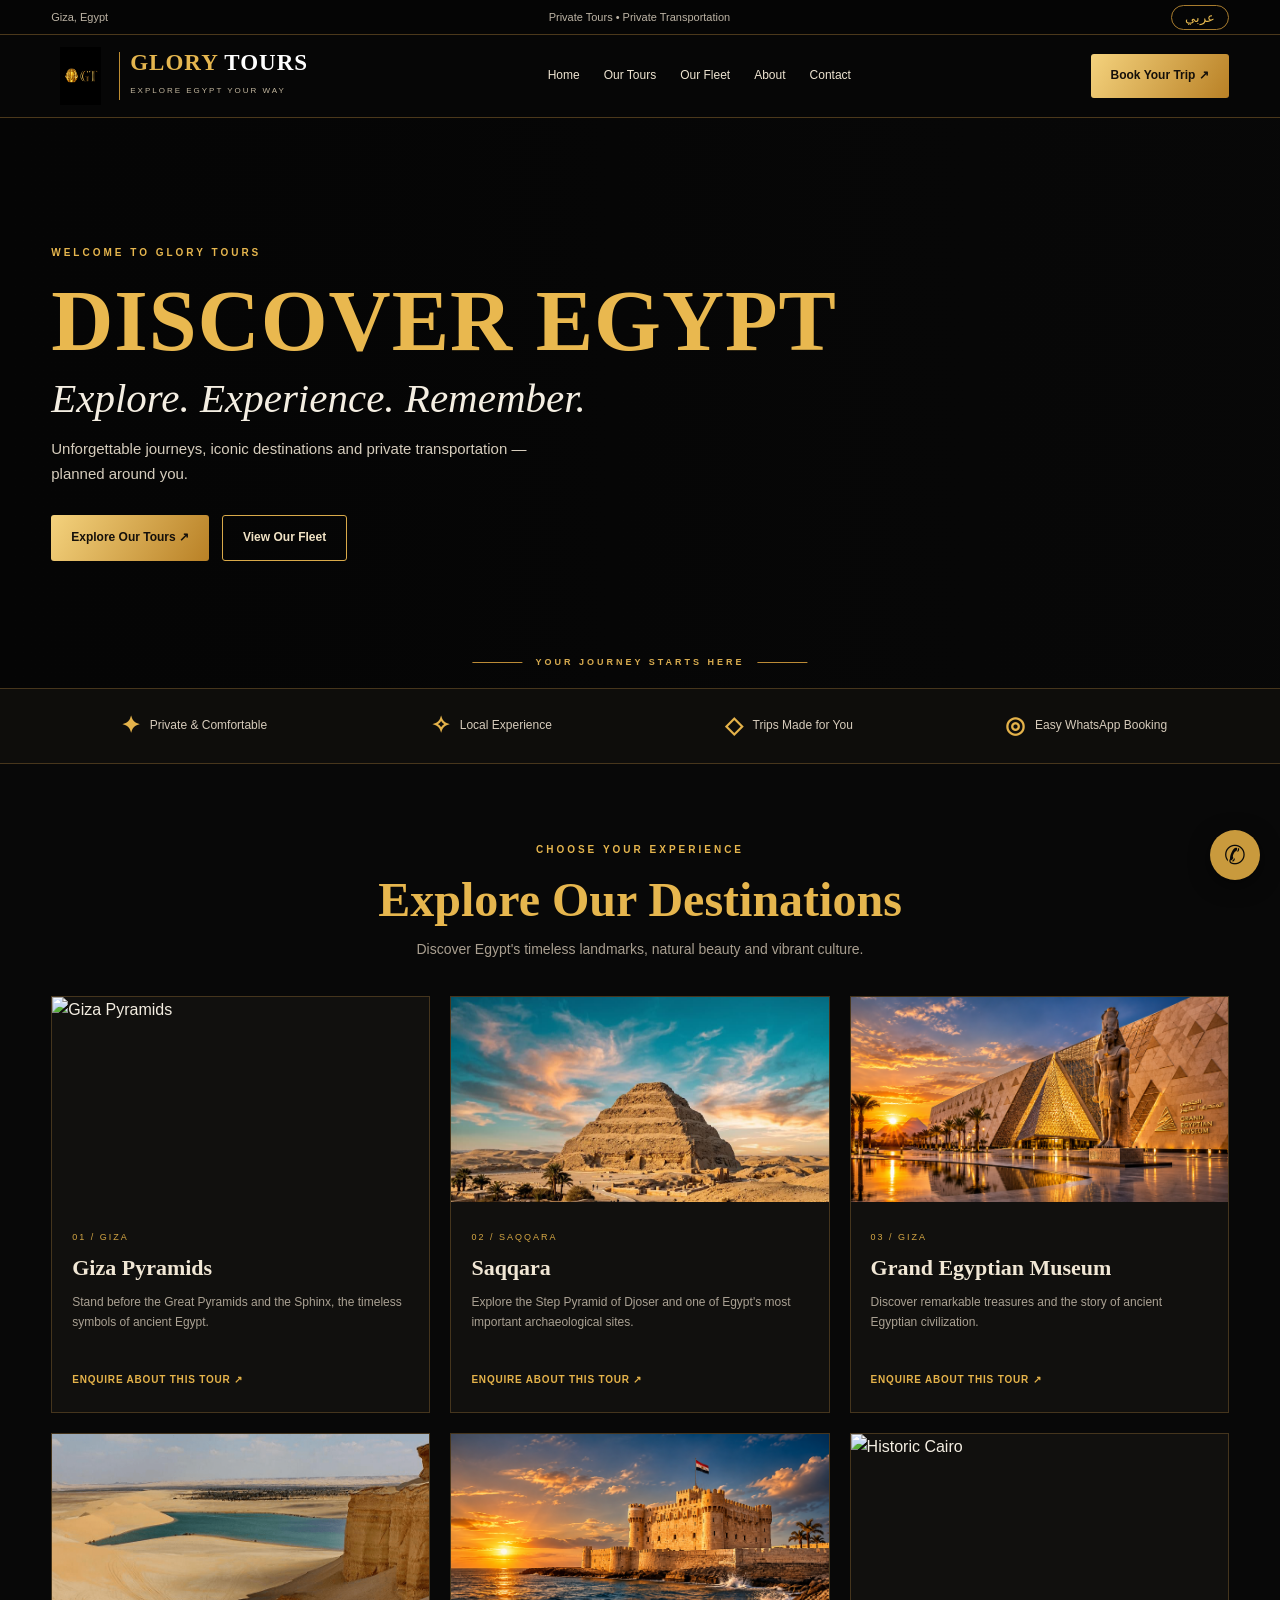
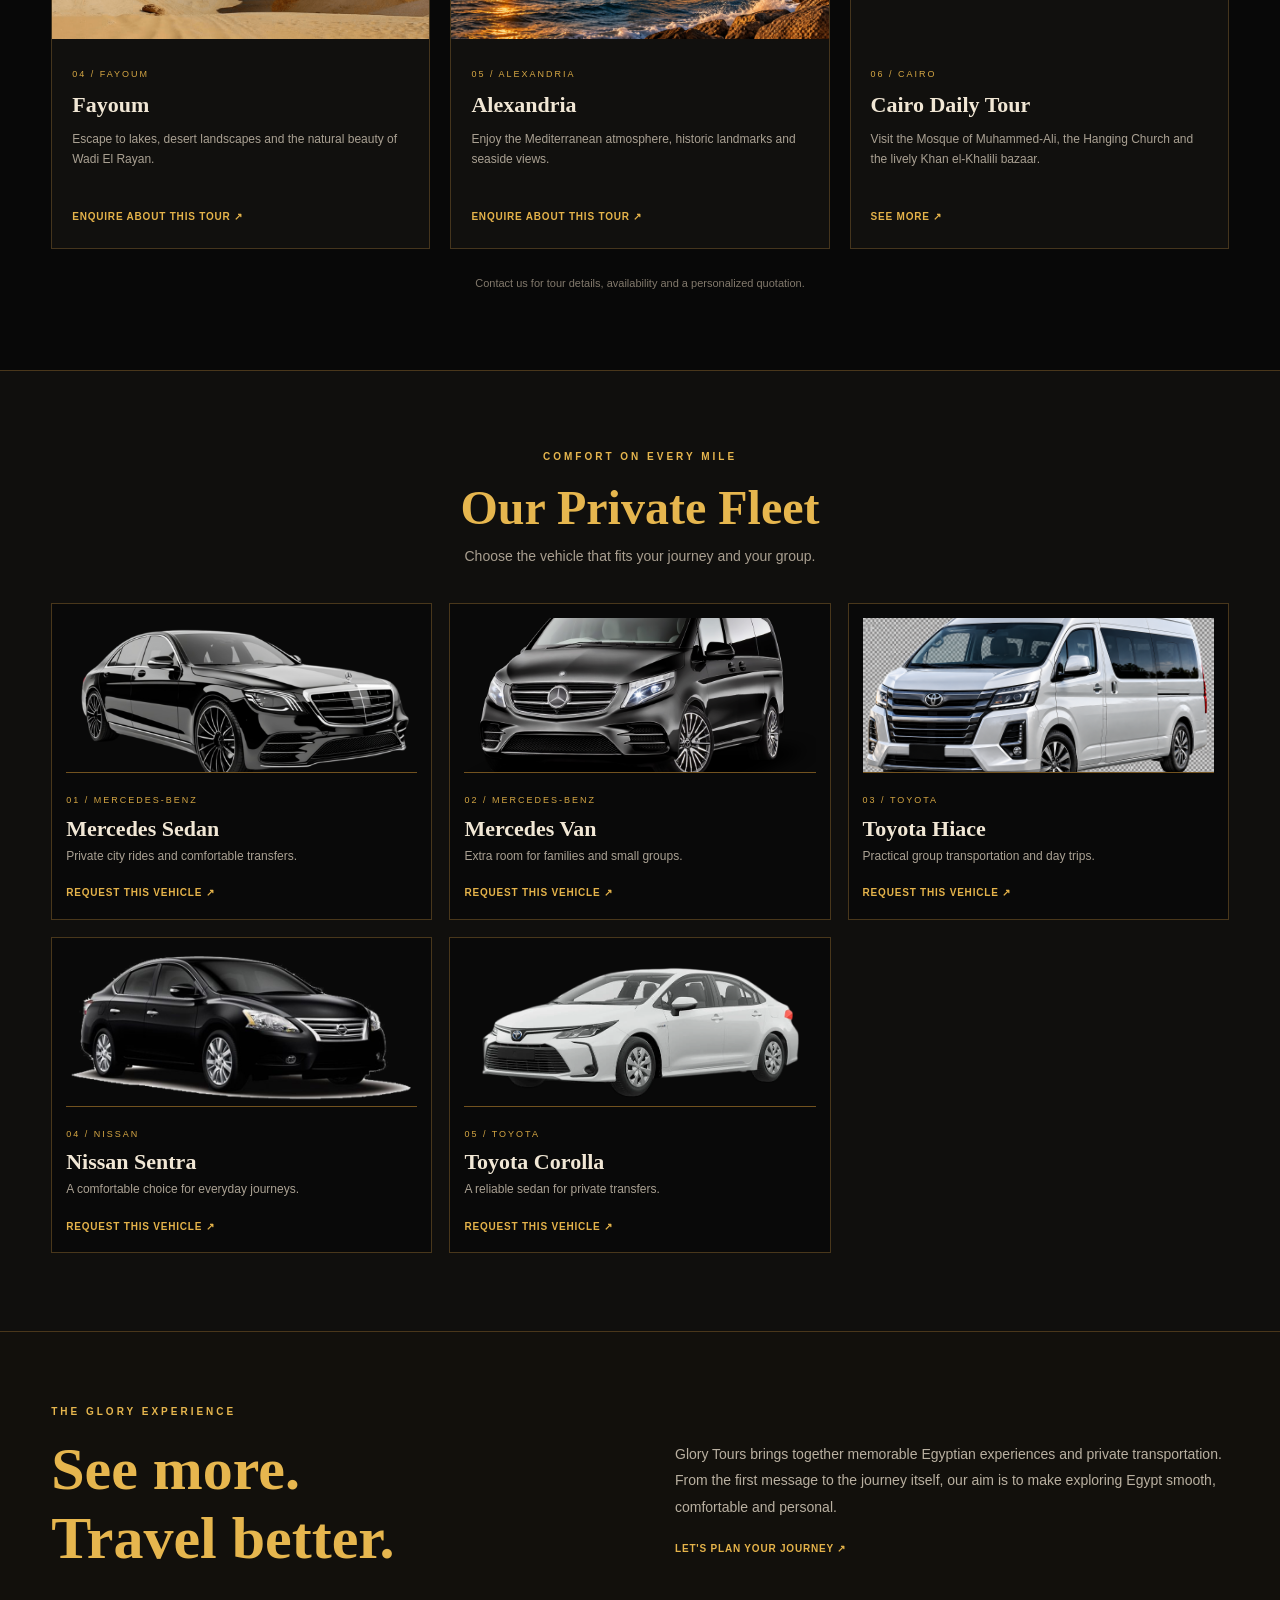
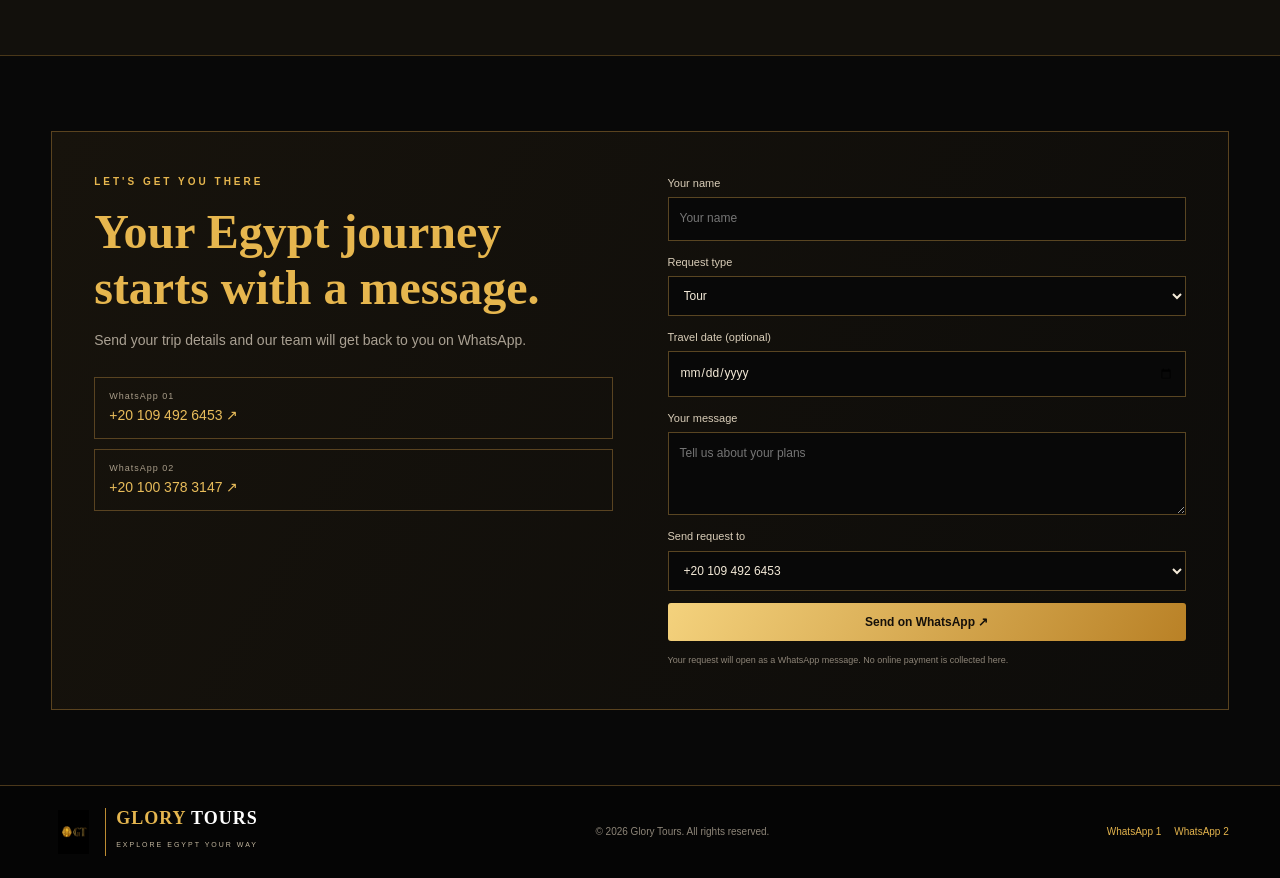
==== commit 3b784c7c: "Rename Cairo tour stop to Mosque of Muhammed-Ali" ====
--- a/index.html
+++ b/index.html
@@ -34,7 +34,7 @@
 <article class="tour-card"><img src="images/Grand%20Egyptian%20Museum.png" alt="Grand Egyptian Museum"><div class="tour-body"><span>03 / GIZA</span><h3 data-en="Grand Egyptian Museum" data-ar="المتحف المصري الكبير">Grand Egyptian Museum</h3><p data-en="Discover remarkable treasures and the story of ancient Egyptian civilization." data-ar="اكتشف كنوزاً أثرية استثنائية وحكاية الحضارة المصرية القديمة.">Discover remarkable treasures and the story of ancient Egyptian civilization.</p><a class="text-link tour-book" data-tour="Grand Egyptian Museum" href="#contact" data-en="ENQUIRE ABOUT THIS TOUR ↗" data-ar="استفسر عن الرحلة ↗">ENQUIRE ABOUT THIS TOUR ↗</a></div></article>
 <article class="tour-card"><img src="images/Fayoum%20Oasis.png" alt="Fayoum Oasis"><div class="tour-body"><span>04 / FAYOUM</span><h3 data-en="Fayoum" data-ar="الفيوم">Fayoum</h3><p data-en="Escape to lakes, desert landscapes and the natural beauty of Wadi El Rayan." data-ar="استمتع بالبحيرات والمناظر الصحراوية وجمال وادي الريان الطبيعي.">Escape to lakes, desert landscapes and the natural beauty of Wadi El Rayan.</p><a class="text-link tour-book" data-tour="Fayoum" href="#contact" data-en="ENQUIRE ABOUT THIS TOUR ↗" data-ar="استفسر عن الرحلة ↗">ENQUIRE ABOUT THIS TOUR ↗</a></div></article>
 <article class="tour-card"><img src="images/Citadel%20of%20Qaitbay.png" alt="Qaitbay Citadel, Alexandria"><div class="tour-body"><span>05 / ALEXANDRIA</span><h3 data-en="Alexandria" data-ar="الإسكندرية">Alexandria</h3><p data-en="Enjoy the Mediterranean atmosphere, historic landmarks and seaside views." data-ar="استمتع بأجواء البحر المتوسط والمعالم التاريخية والإطلالات الساحلية.">Enjoy the Mediterranean atmosphere, historic landmarks and seaside views.</p><a class="text-link tour-book" data-tour="Alexandria" href="#contact" data-en="ENQUIRE ABOUT THIS TOUR ↗" data-ar="استفسر عن الرحلة ↗">ENQUIRE ABOUT THIS TOUR ↗</a></div></article>
-<article class="tour-card"><img src="https://images.unsplash.com/photo-1572252009286-268acea1fb54?auto=format&fit=crop&w=1000&q=85" alt="Historic Cairo"><div class="tour-body"><span>06 / CAIRO</span><h3 data-en="Cairo Daily Tour" data-ar="جولة القاهرة اليومية">Cairo Daily Tour</h3><p data-en="Visit the Citadel of Mohamed Ali, the Hanging Church and the lively Khan el-Khalili bazaar." data-ar="زر قلعة محمد علي والكنيسة المعلقة وتجول في أزقة وأسواق خان الخليلي النابضة.">Visit the Citadel of Mohamed Ali, the Hanging Church and the lively Khan el-Khalili bazaar.</p><a class="text-link" href="cairo-tour.html" data-en="SEE MORE ↗" data-ar="اعرف تفاصيل الرحلة ↗">SEE MORE ↗</a></div></article>
+<article class="tour-card"><img src="https://images.unsplash.com/photo-1572252009286-268acea1fb54?auto=format&fit=crop&w=1000&q=85" alt="Historic Cairo"><div class="tour-body"><span>06 / CAIRO</span><h3 data-en="Cairo Daily Tour" data-ar="جولة القاهرة اليومية">Cairo Daily Tour</h3><p data-en="Visit the Mosque of Muhammed-Ali, the Hanging Church and the lively Khan el-Khalili bazaar." data-ar="زر مسجد محمد علي والكنيسة المعلقة وتجول في أزقة وأسواق خان الخليلي النابضة.">Visit the Mosque of Muhammed-Ali, the Hanging Church and the lively Khan el-Khalili bazaar.</p><a class="text-link" href="cairo-tour.html" data-en="SEE MORE ↗" data-ar="اعرف تفاصيل الرحلة ↗">SEE MORE ↗</a></div></article>
 </div><p class="small-note" data-en="Contact us for tour details, availability and a personalized quotation." data-ar="تواصل معنا لمعرفة تفاصيل الرحلات والمواعيد والحصول على عرض سعر مناسب لك.">Contact us for tour details, availability and a personalized quotation.</p>
 </div></section>
 
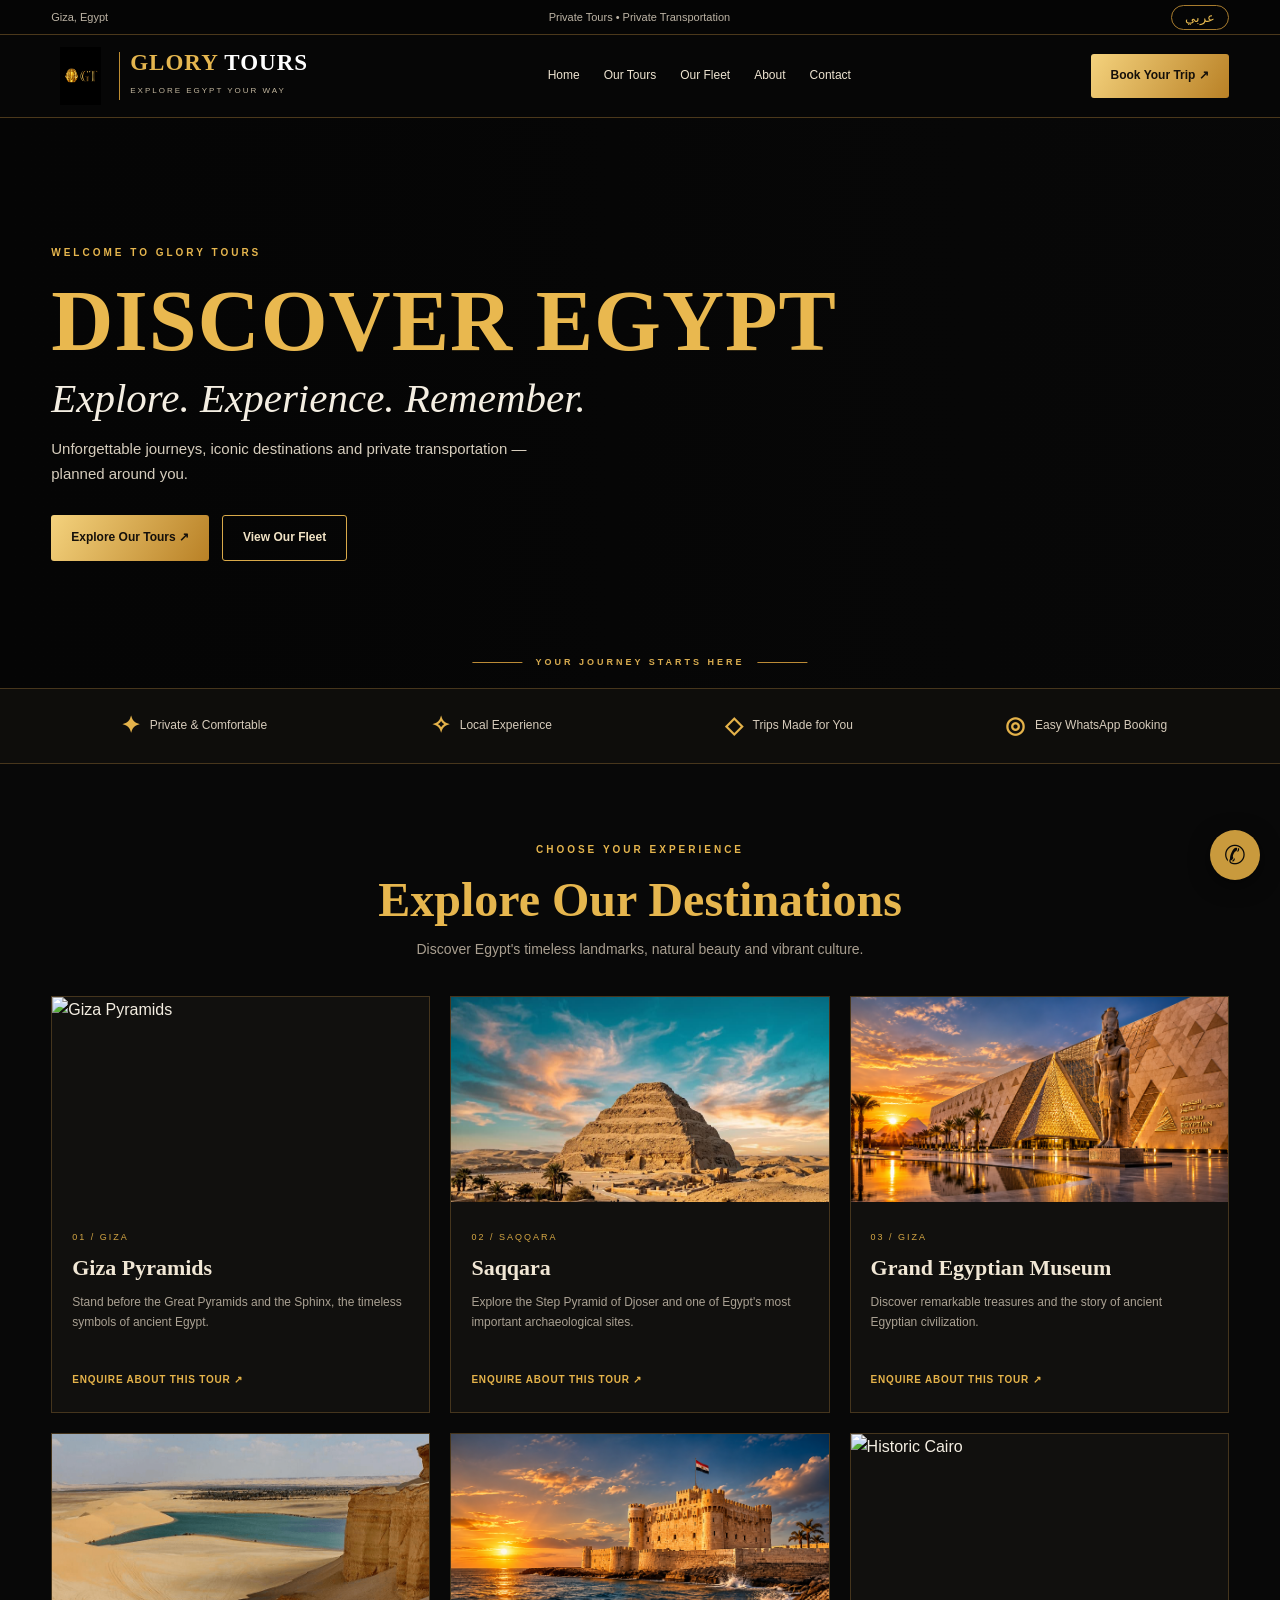
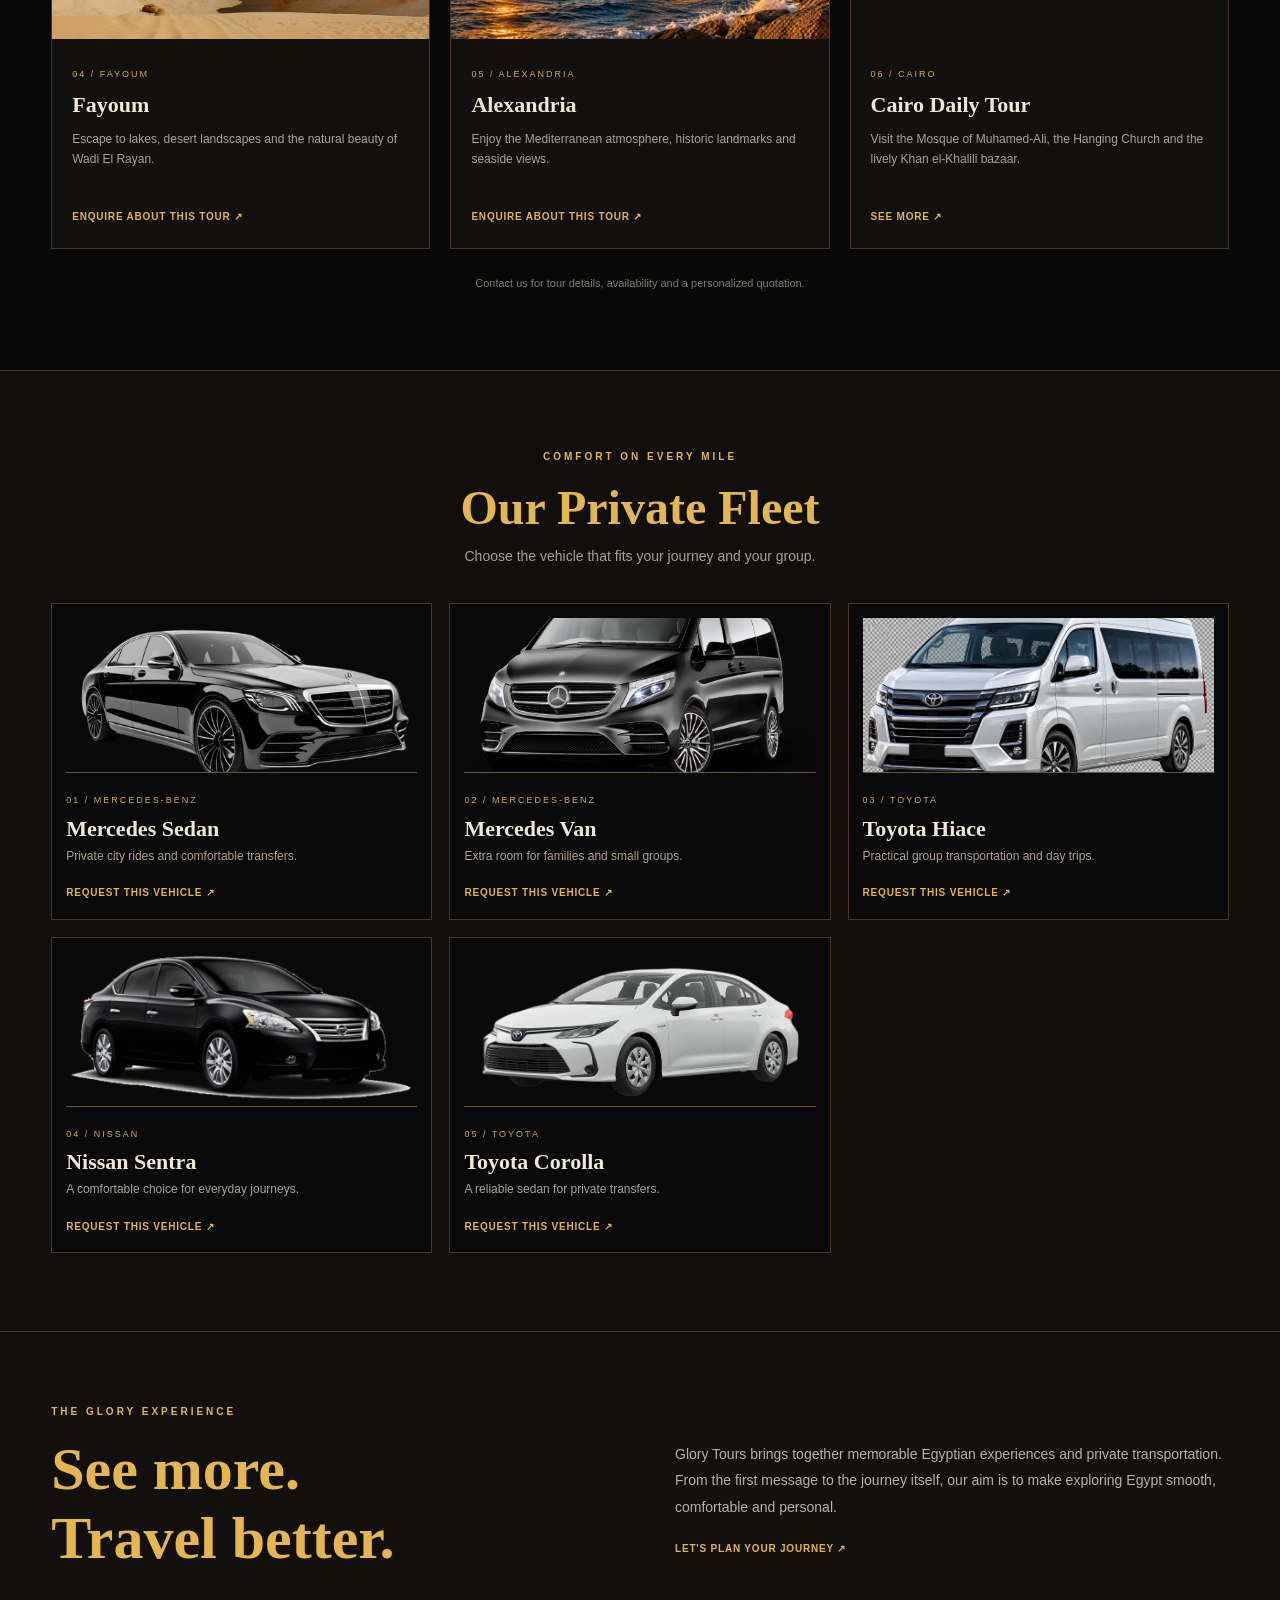
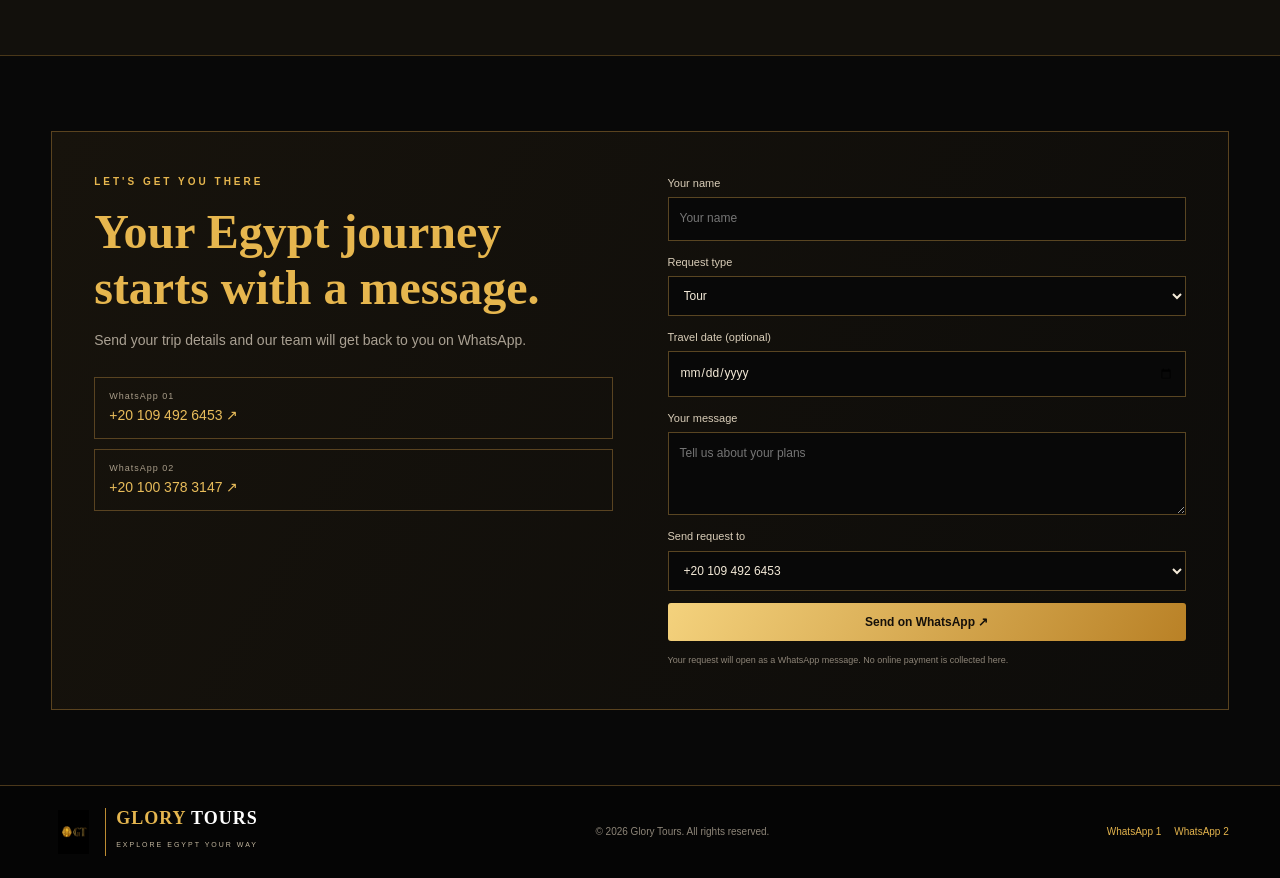
==== commit 7fe1ab2b: "Correct mosque name spelling" ====
--- a/index.html
+++ b/index.html
@@ -34,7 +34,7 @@
 <article class="tour-card"><img src="images/Grand%20Egyptian%20Museum.png" alt="Grand Egyptian Museum"><div class="tour-body"><span>03 / GIZA</span><h3 data-en="Grand Egyptian Museum" data-ar="المتحف المصري الكبير">Grand Egyptian Museum</h3><p data-en="Discover remarkable treasures and the story of ancient Egyptian civilization." data-ar="اكتشف كنوزاً أثرية استثنائية وحكاية الحضارة المصرية القديمة.">Discover remarkable treasures and the story of ancient Egyptian civilization.</p><a class="text-link tour-book" data-tour="Grand Egyptian Museum" href="#contact" data-en="ENQUIRE ABOUT THIS TOUR ↗" data-ar="استفسر عن الرحلة ↗">ENQUIRE ABOUT THIS TOUR ↗</a></div></article>
 <article class="tour-card"><img src="images/Fayoum%20Oasis.png" alt="Fayoum Oasis"><div class="tour-body"><span>04 / FAYOUM</span><h3 data-en="Fayoum" data-ar="الفيوم">Fayoum</h3><p data-en="Escape to lakes, desert landscapes and the natural beauty of Wadi El Rayan." data-ar="استمتع بالبحيرات والمناظر الصحراوية وجمال وادي الريان الطبيعي.">Escape to lakes, desert landscapes and the natural beauty of Wadi El Rayan.</p><a class="text-link tour-book" data-tour="Fayoum" href="#contact" data-en="ENQUIRE ABOUT THIS TOUR ↗" data-ar="استفسر عن الرحلة ↗">ENQUIRE ABOUT THIS TOUR ↗</a></div></article>
 <article class="tour-card"><img src="images/Citadel%20of%20Qaitbay.png" alt="Qaitbay Citadel, Alexandria"><div class="tour-body"><span>05 / ALEXANDRIA</span><h3 data-en="Alexandria" data-ar="الإسكندرية">Alexandria</h3><p data-en="Enjoy the Mediterranean atmosphere, historic landmarks and seaside views." data-ar="استمتع بأجواء البحر المتوسط والمعالم التاريخية والإطلالات الساحلية.">Enjoy the Mediterranean atmosphere, historic landmarks and seaside views.</p><a class="text-link tour-book" data-tour="Alexandria" href="#contact" data-en="ENQUIRE ABOUT THIS TOUR ↗" data-ar="استفسر عن الرحلة ↗">ENQUIRE ABOUT THIS TOUR ↗</a></div></article>
-<article class="tour-card"><img src="https://images.unsplash.com/photo-1572252009286-268acea1fb54?auto=format&fit=crop&w=1000&q=85" alt="Historic Cairo"><div class="tour-body"><span>06 / CAIRO</span><h3 data-en="Cairo Daily Tour" data-ar="جولة القاهرة اليومية">Cairo Daily Tour</h3><p data-en="Visit the Mosque of Muhammed-Ali, the Hanging Church and the lively Khan el-Khalili bazaar." data-ar="زر مسجد محمد علي والكنيسة المعلقة وتجول في أزقة وأسواق خان الخليلي النابضة.">Visit the Mosque of Muhammed-Ali, the Hanging Church and the lively Khan el-Khalili bazaar.</p><a class="text-link" href="cairo-tour.html" data-en="SEE MORE ↗" data-ar="اعرف تفاصيل الرحلة ↗">SEE MORE ↗</a></div></article>
+<article class="tour-card"><img src="https://images.unsplash.com/photo-1572252009286-268acea1fb54?auto=format&fit=crop&w=1000&q=85" alt="Historic Cairo"><div class="tour-body"><span>06 / CAIRO</span><h3 data-en="Cairo Daily Tour" data-ar="جولة القاهرة اليومية">Cairo Daily Tour</h3><p data-en="Visit the Mosque of Muhamed-Ali, the Hanging Church and the lively Khan el-Khalili bazaar." data-ar="زر مسجد محمد علي والكنيسة المعلقة وتجول في أزقة وأسواق خان الخليلي النابضة.">Visit the Mosque of Muhamed-Ali, the Hanging Church and the lively Khan el-Khalili bazaar.</p><a class="text-link" href="cairo-tour.html" data-en="SEE MORE ↗" data-ar="اعرف تفاصيل الرحلة ↗">SEE MORE ↗</a></div></article>
 </div><p class="small-note" data-en="Contact us for tour details, availability and a personalized quotation." data-ar="تواصل معنا لمعرفة تفاصيل الرحلات والمواعيد والحصول على عرض سعر مناسب لك.">Contact us for tour details, availability and a personalized quotation.</p>
 </div></section>
 
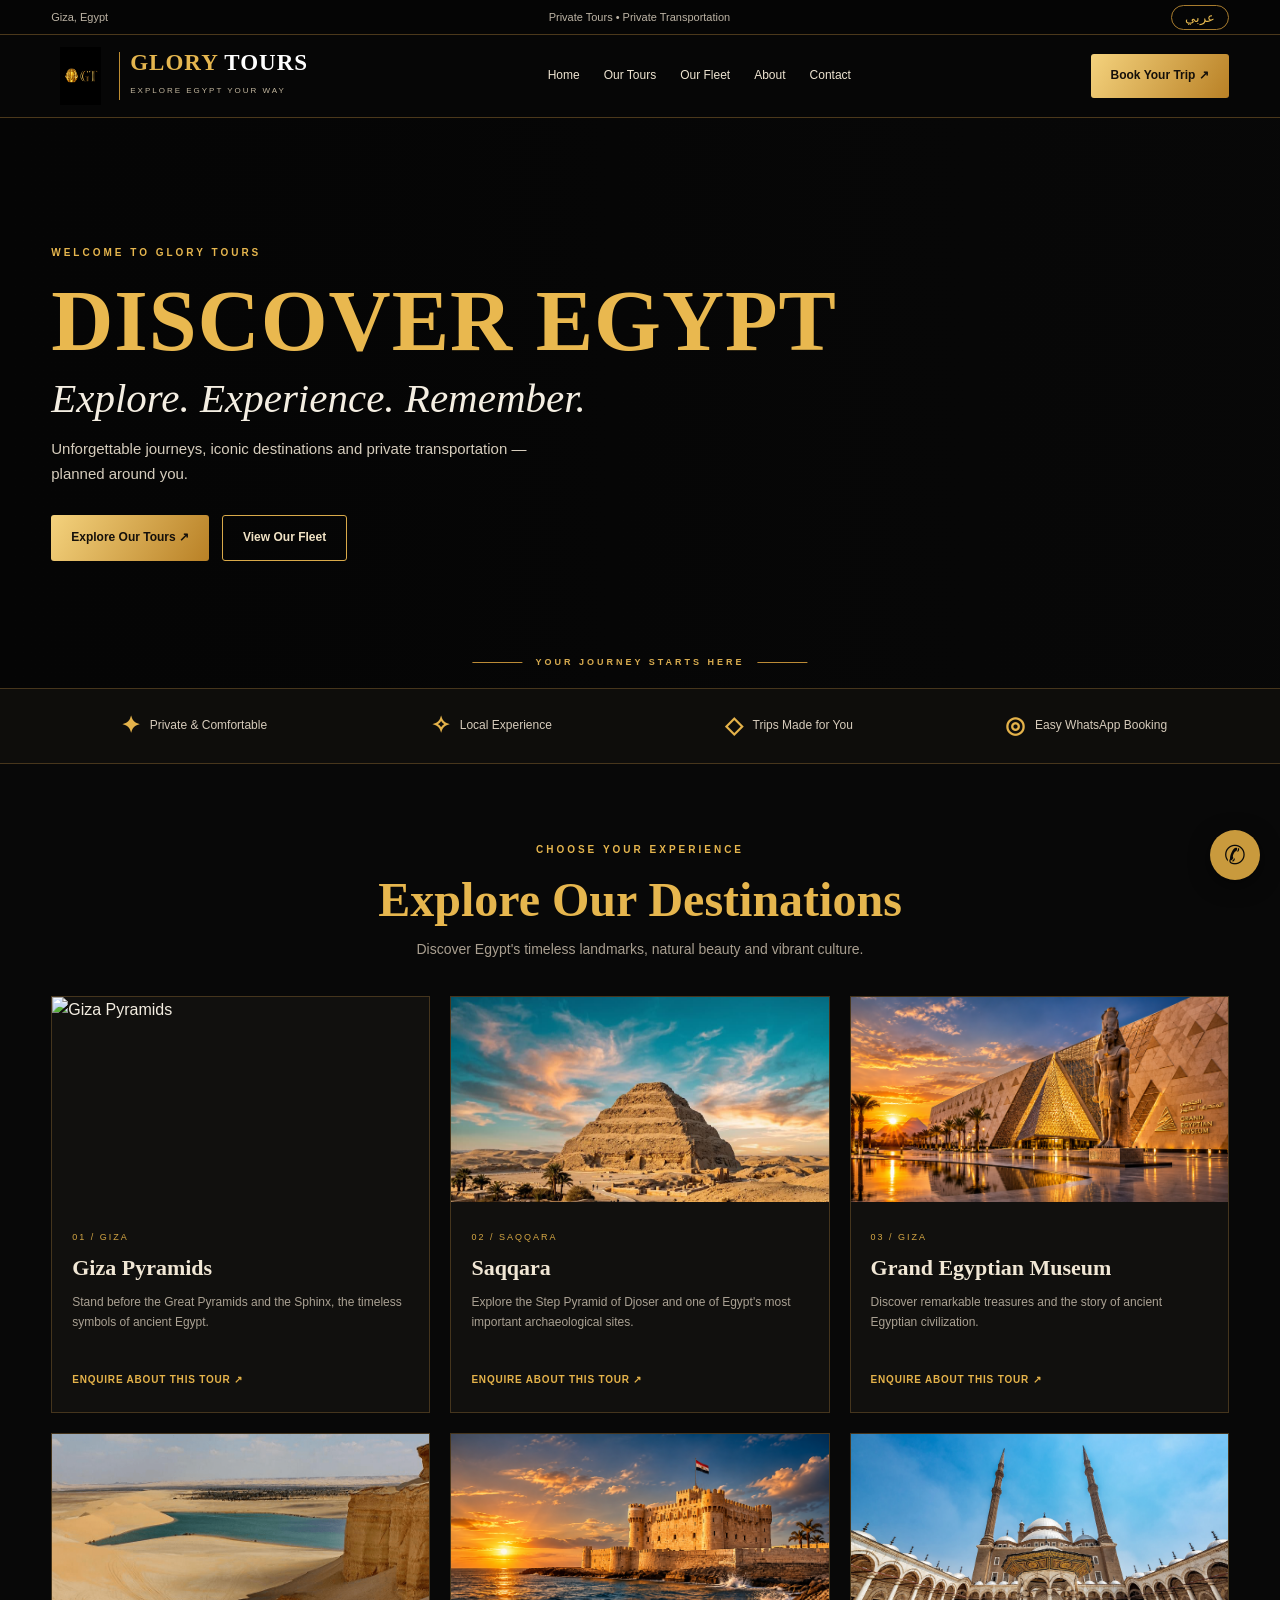
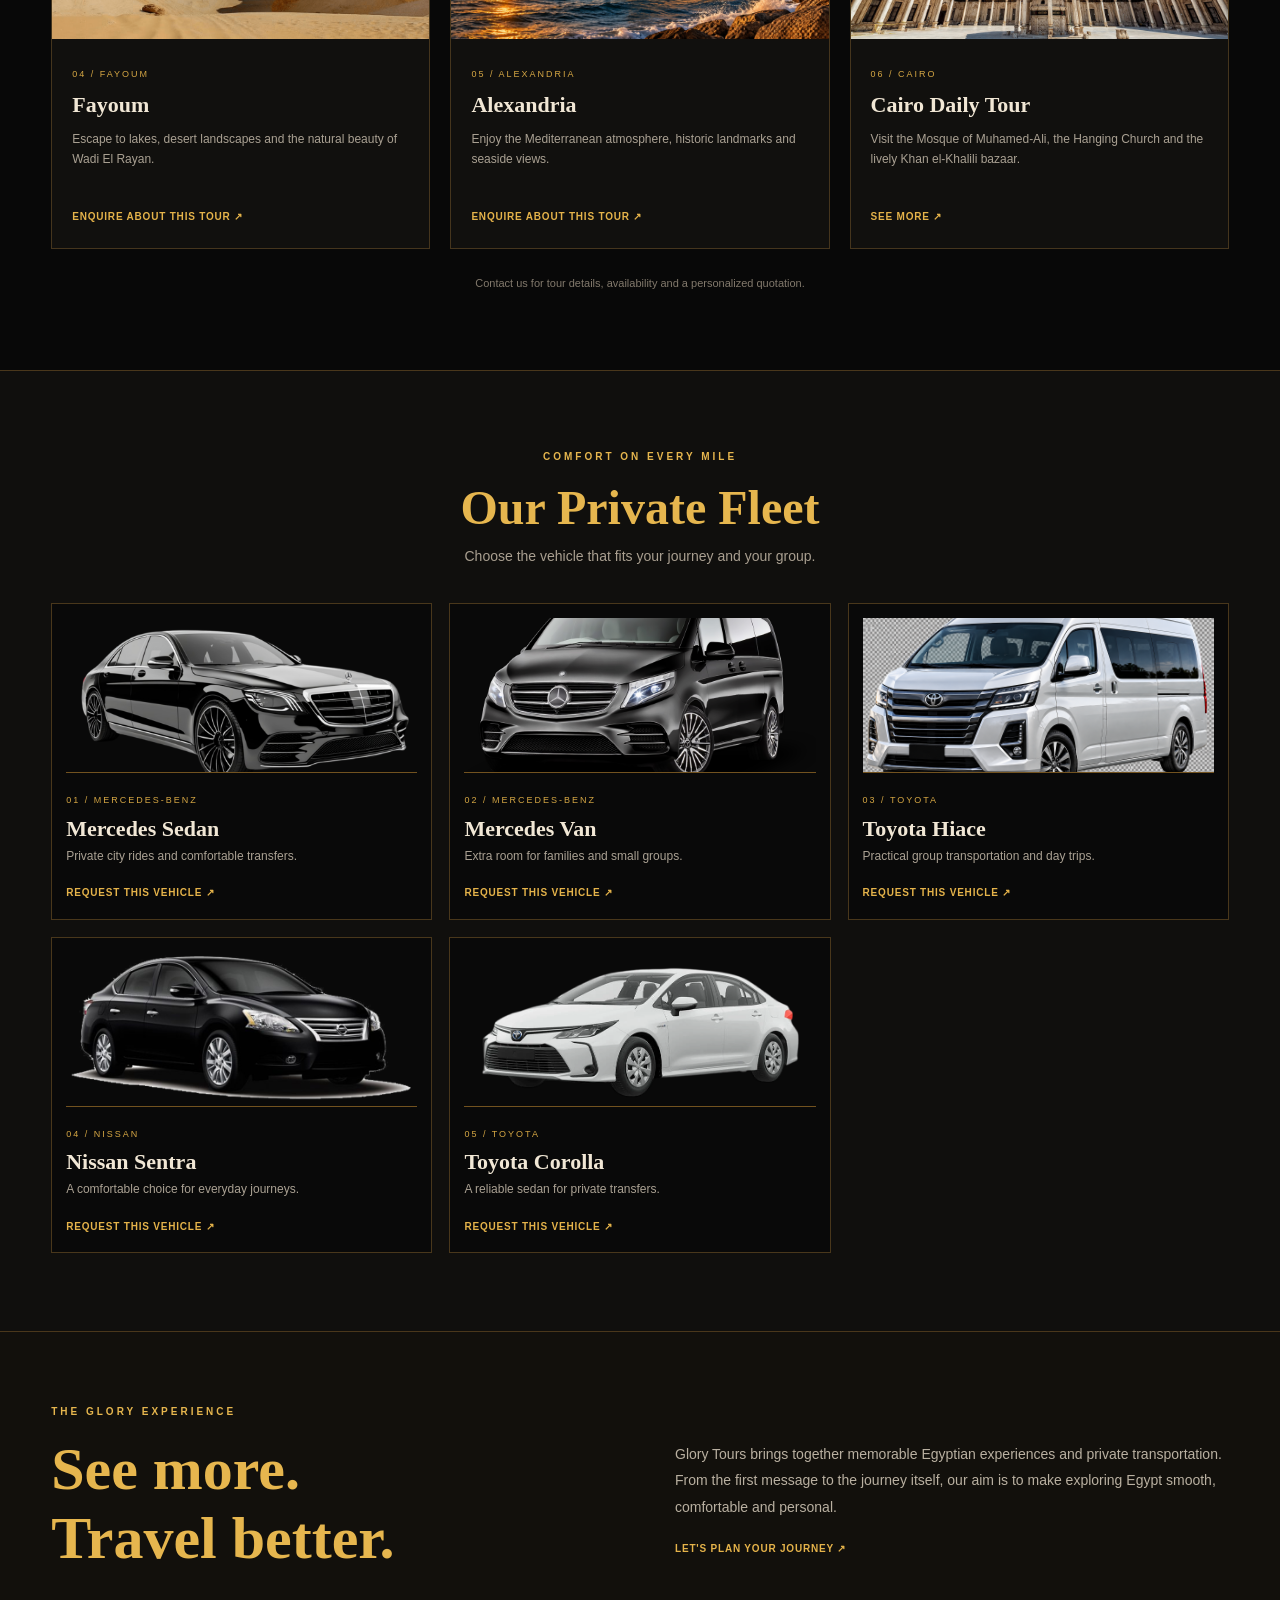
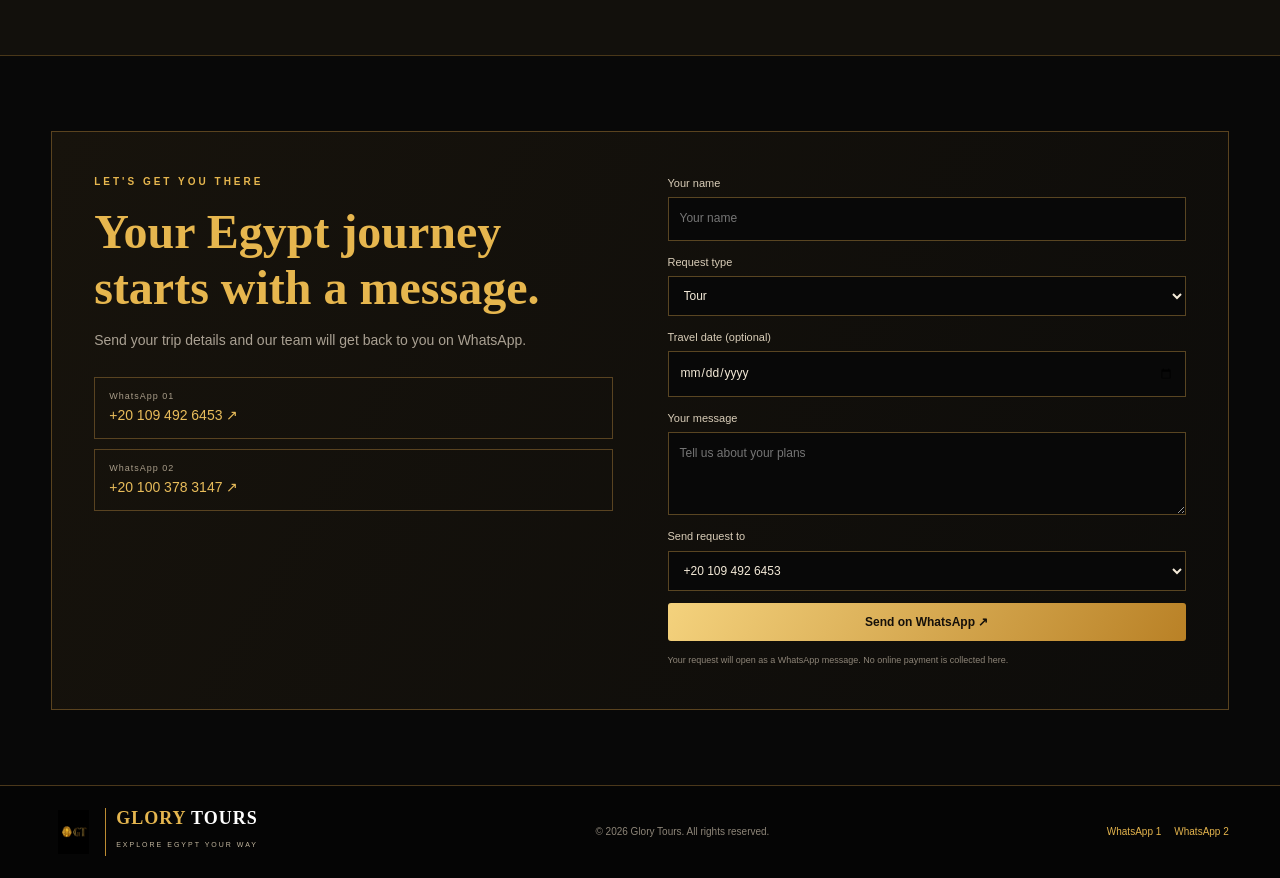
==== commit 1ef2ccd2: "Use uploaded mosque image for Cairo tour card" ====
--- a/index.html
+++ b/index.html
@@ -34,7 +34,7 @@
 <article class="tour-card"><img src="images/Grand%20Egyptian%20Museum.png" alt="Grand Egyptian Museum"><div class="tour-body"><span>03 / GIZA</span><h3 data-en="Grand Egyptian Museum" data-ar="المتحف المصري الكبير">Grand Egyptian Museum</h3><p data-en="Discover remarkable treasures and the story of ancient Egyptian civilization." data-ar="اكتشف كنوزاً أثرية استثنائية وحكاية الحضارة المصرية القديمة.">Discover remarkable treasures and the story of ancient Egyptian civilization.</p><a class="text-link tour-book" data-tour="Grand Egyptian Museum" href="#contact" data-en="ENQUIRE ABOUT THIS TOUR ↗" data-ar="استفسر عن الرحلة ↗">ENQUIRE ABOUT THIS TOUR ↗</a></div></article>
 <article class="tour-card"><img src="images/Fayoum%20Oasis.png" alt="Fayoum Oasis"><div class="tour-body"><span>04 / FAYOUM</span><h3 data-en="Fayoum" data-ar="الفيوم">Fayoum</h3><p data-en="Escape to lakes, desert landscapes and the natural beauty of Wadi El Rayan." data-ar="استمتع بالبحيرات والمناظر الصحراوية وجمال وادي الريان الطبيعي.">Escape to lakes, desert landscapes and the natural beauty of Wadi El Rayan.</p><a class="text-link tour-book" data-tour="Fayoum" href="#contact" data-en="ENQUIRE ABOUT THIS TOUR ↗" data-ar="استفسر عن الرحلة ↗">ENQUIRE ABOUT THIS TOUR ↗</a></div></article>
 <article class="tour-card"><img src="images/Citadel%20of%20Qaitbay.png" alt="Qaitbay Citadel, Alexandria"><div class="tour-body"><span>05 / ALEXANDRIA</span><h3 data-en="Alexandria" data-ar="الإسكندرية">Alexandria</h3><p data-en="Enjoy the Mediterranean atmosphere, historic landmarks and seaside views." data-ar="استمتع بأجواء البحر المتوسط والمعالم التاريخية والإطلالات الساحلية.">Enjoy the Mediterranean atmosphere, historic landmarks and seaside views.</p><a class="text-link tour-book" data-tour="Alexandria" href="#contact" data-en="ENQUIRE ABOUT THIS TOUR ↗" data-ar="استفسر عن الرحلة ↗">ENQUIRE ABOUT THIS TOUR ↗</a></div></article>
-<article class="tour-card"><img src="https://images.unsplash.com/photo-1572252009286-268acea1fb54?auto=format&fit=crop&w=1000&q=85" alt="Historic Cairo"><div class="tour-body"><span>06 / CAIRO</span><h3 data-en="Cairo Daily Tour" data-ar="جولة القاهرة اليومية">Cairo Daily Tour</h3><p data-en="Visit the Mosque of Muhamed-Ali, the Hanging Church and the lively Khan el-Khalili bazaar." data-ar="زر مسجد محمد علي والكنيسة المعلقة وتجول في أزقة وأسواق خان الخليلي النابضة.">Visit the Mosque of Muhamed-Ali, the Hanging Church and the lively Khan el-Khalili bazaar.</p><a class="text-link" href="cairo-tour.html" data-en="SEE MORE ↗" data-ar="اعرف تفاصيل الرحلة ↗">SEE MORE ↗</a></div></article>
+<article class="tour-card"><img src="images/Mosque%20Of%20Muhammed-Ali.png" alt="Historic Cairo"><div class="tour-body"><span>06 / CAIRO</span><h3 data-en="Cairo Daily Tour" data-ar="جولة القاهرة اليومية">Cairo Daily Tour</h3><p data-en="Visit the Mosque of Muhamed-Ali, the Hanging Church and the lively Khan el-Khalili bazaar." data-ar="زر مسجد محمد علي والكنيسة المعلقة وتجول في أزقة وأسواق خان الخليلي النابضة.">Visit the Mosque of Muhamed-Ali, the Hanging Church and the lively Khan el-Khalili bazaar.</p><a class="text-link" href="cairo-tour.html" data-en="SEE MORE ↗" data-ar="اعرف تفاصيل الرحلة ↗">SEE MORE ↗</a></div></article>
 </div><p class="small-note" data-en="Contact us for tour details, availability and a personalized quotation." data-ar="تواصل معنا لمعرفة تفاصيل الرحلات والمواعيد والحصول على عرض سعر مناسب لك.">Contact us for tour details, availability and a personalized quotation.</p>
 </div></section>
 
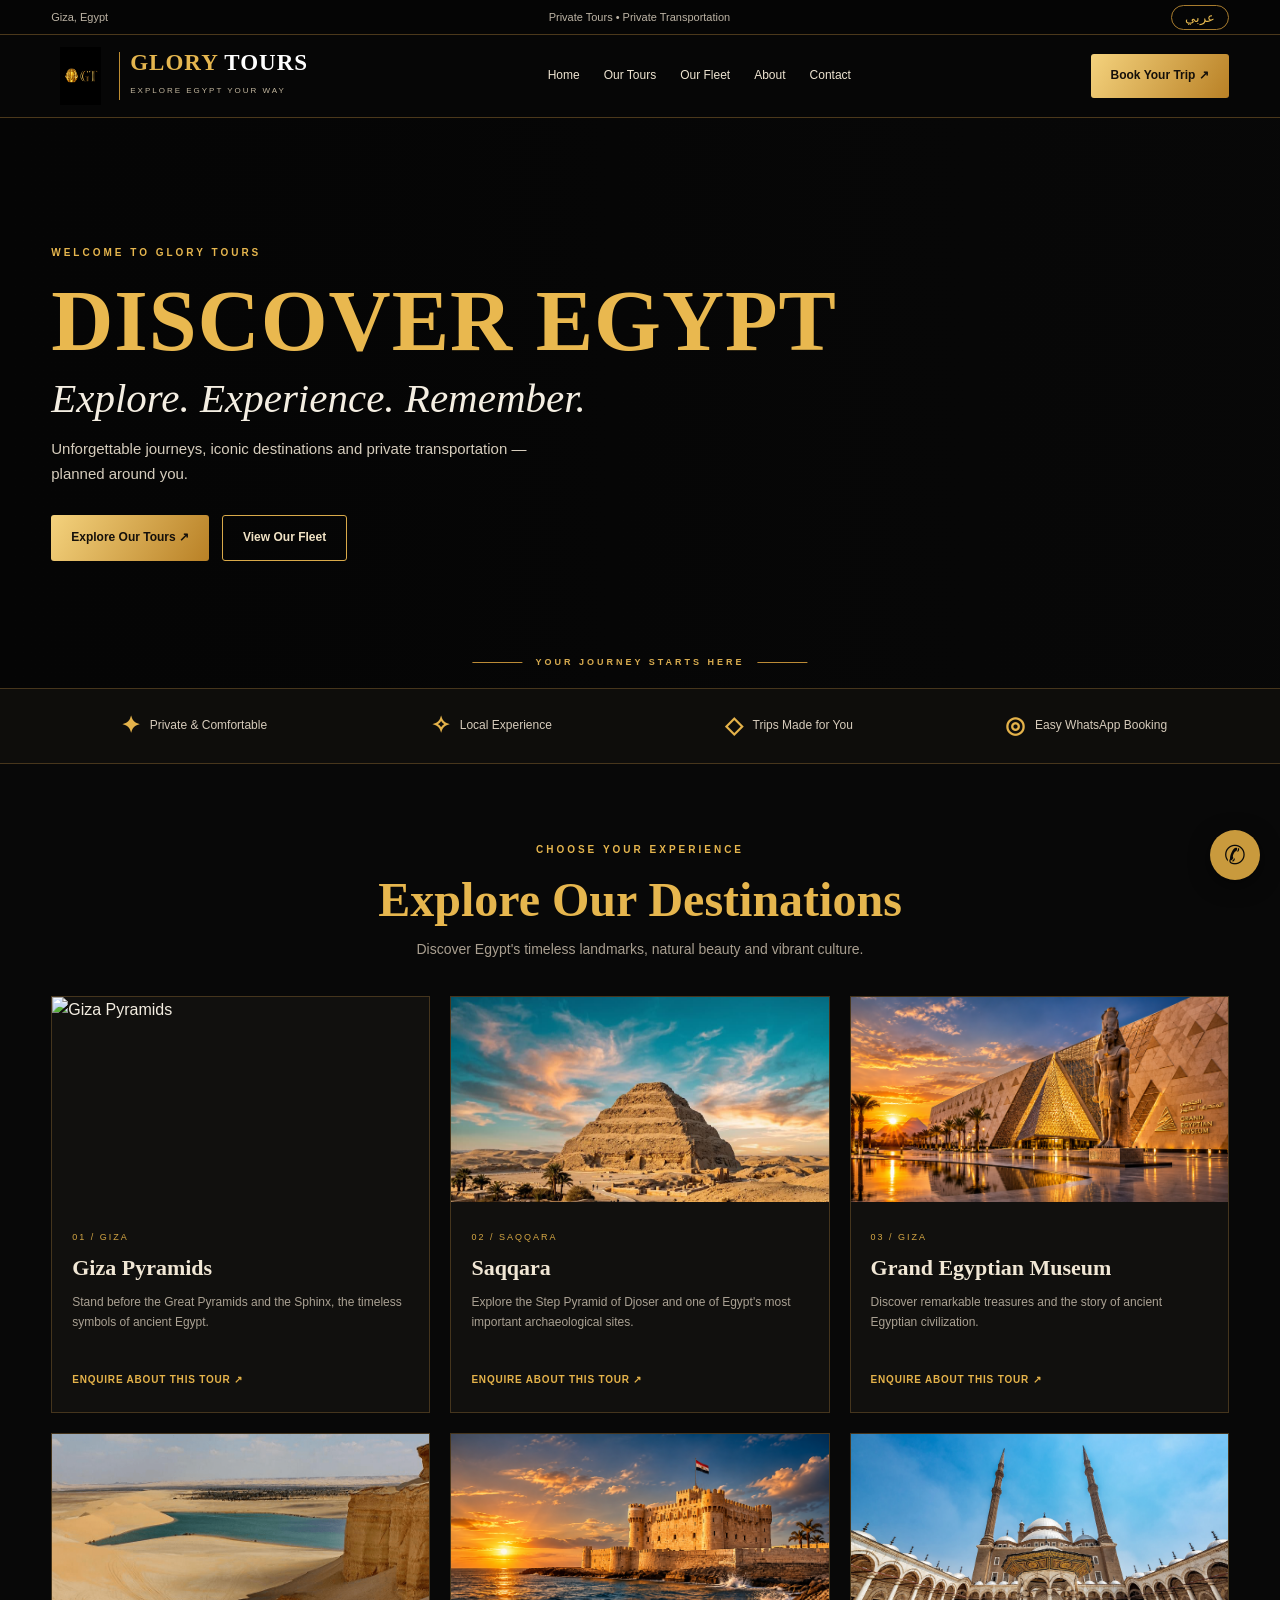
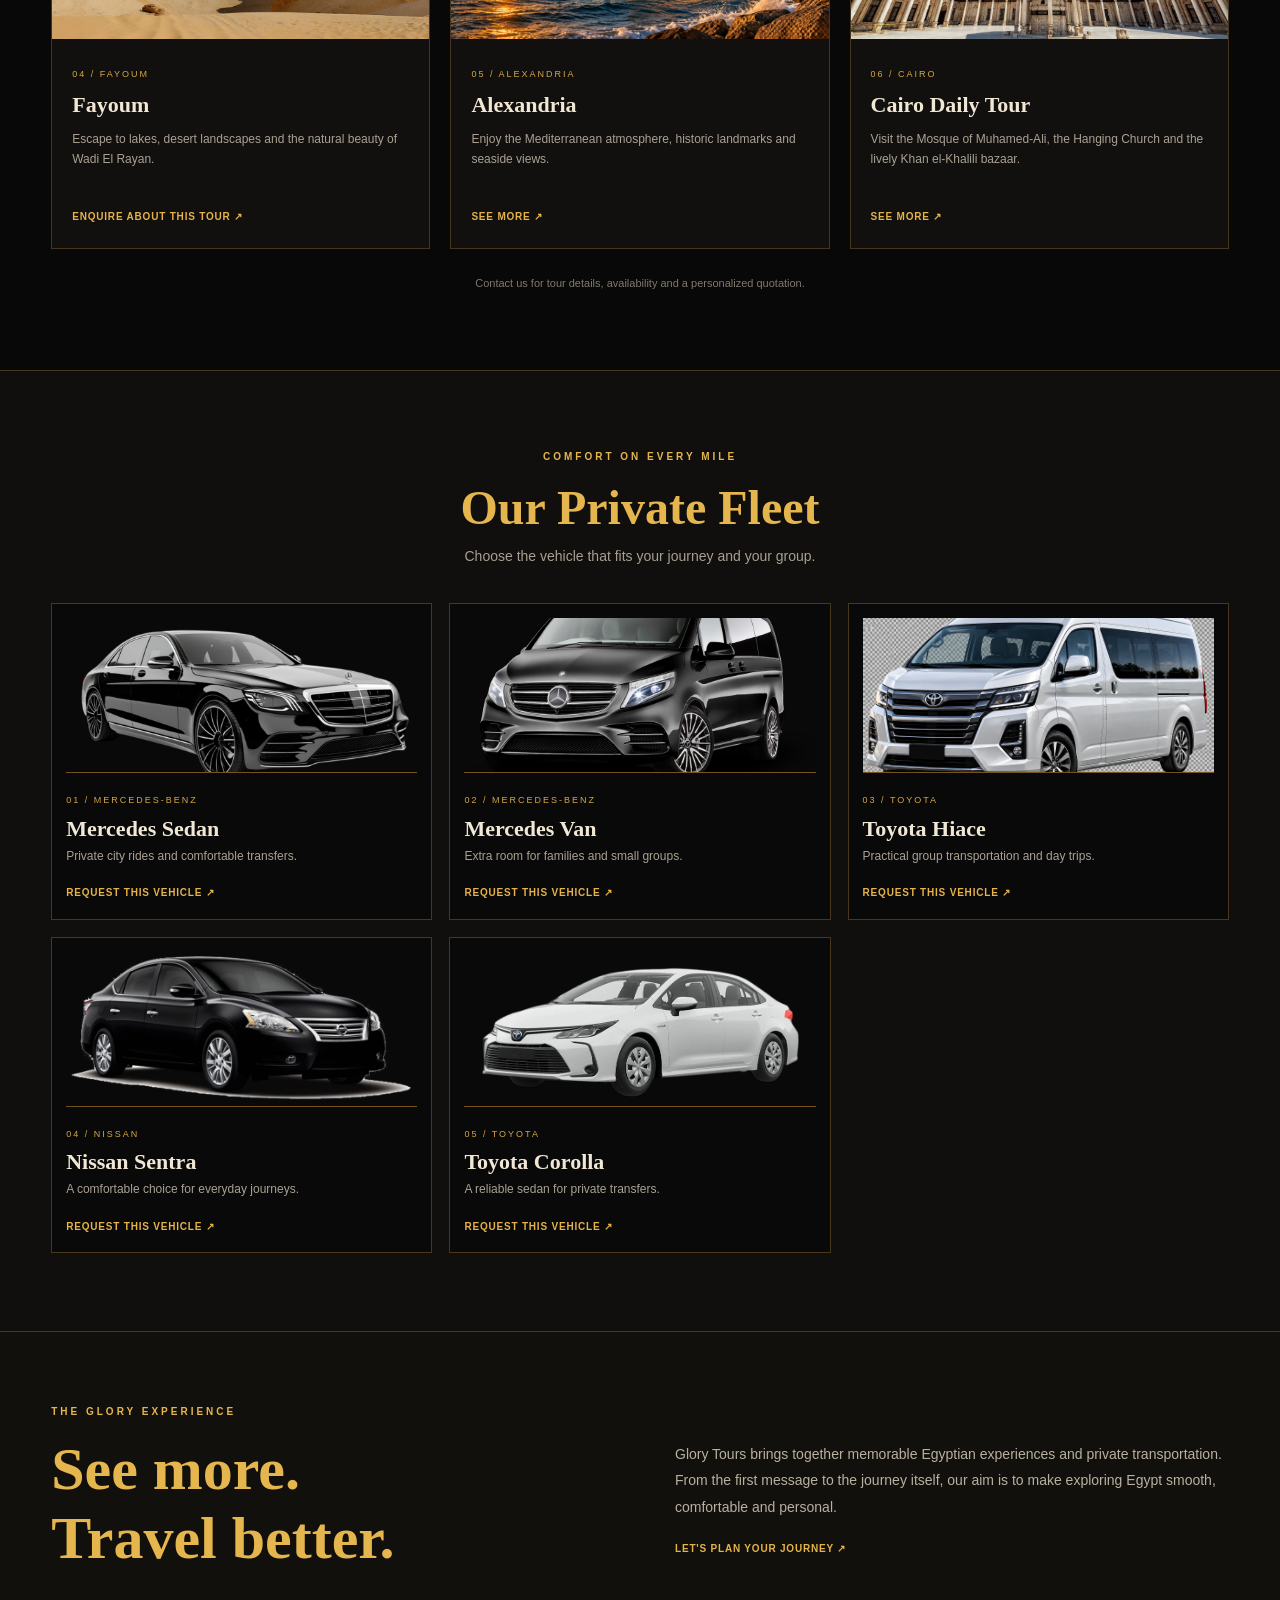
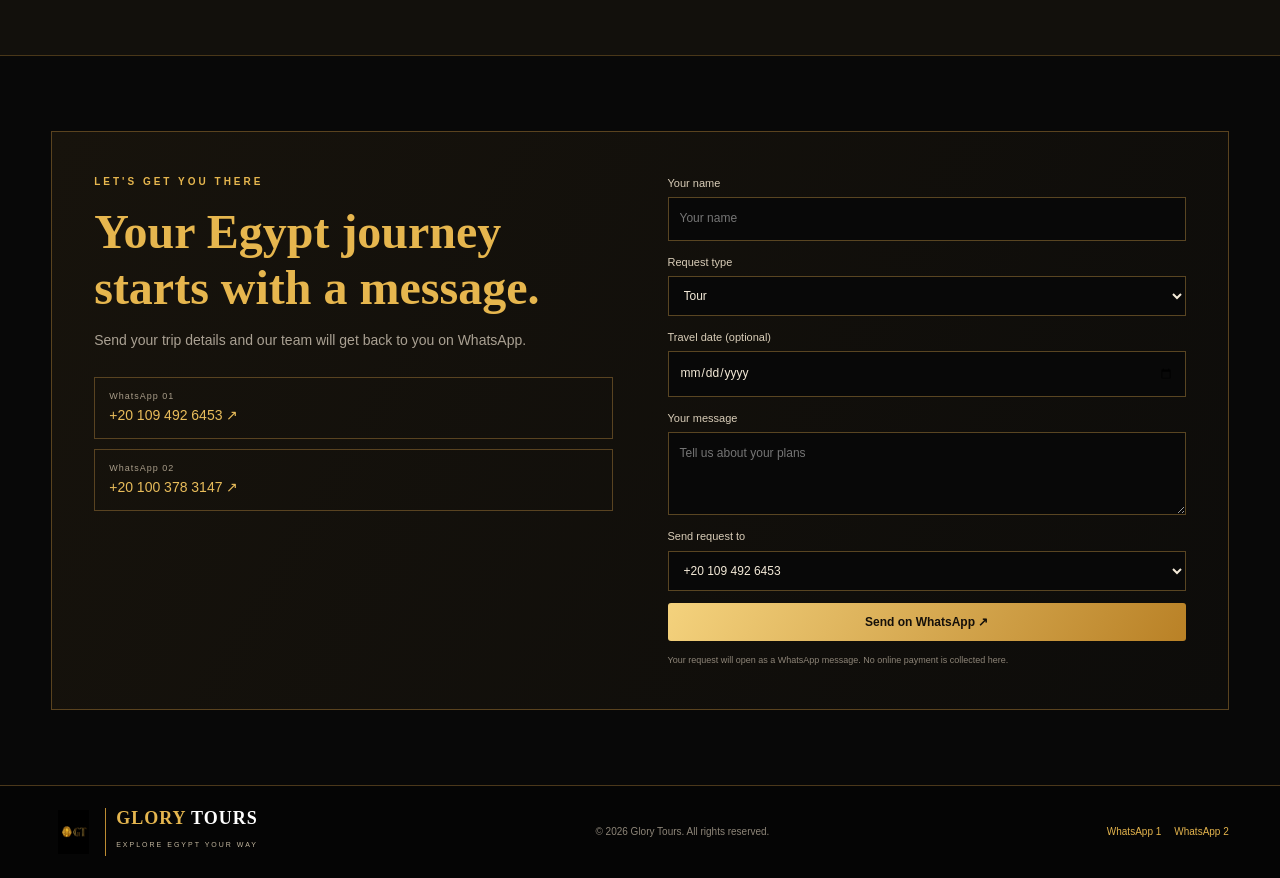
==== commit 7e2746dc: "Link Alexandria tour card to its details page" ====
--- a/index.html
+++ b/index.html
@@ -33,7 +33,7 @@
 <article class="tour-card"><img src="images/saqqara-step-pyramid.png" alt="Saqqara Step Pyramid"><div class="tour-body"><span>02 / SAQQARA</span><h3 data-en="Saqqara" data-ar="سقارة">Saqqara</h3><p data-en="Explore the Step Pyramid of Djoser and one of Egypt's most important archaeological sites." data-ar="استكشف هرم زوسر المدرج وواحداً من أهم المواقع الأثرية في مصر.">Explore the Step Pyramid of Djoser and one of Egypt's most important archaeological sites.</p><a class="text-link tour-book" data-tour="Saqqara" href="#contact" data-en="ENQUIRE ABOUT THIS TOUR ↗" data-ar="استفسر عن الرحلة ↗">ENQUIRE ABOUT THIS TOUR ↗</a></div></article>
 <article class="tour-card"><img src="images/Grand%20Egyptian%20Museum.png" alt="Grand Egyptian Museum"><div class="tour-body"><span>03 / GIZA</span><h3 data-en="Grand Egyptian Museum" data-ar="المتحف المصري الكبير">Grand Egyptian Museum</h3><p data-en="Discover remarkable treasures and the story of ancient Egyptian civilization." data-ar="اكتشف كنوزاً أثرية استثنائية وحكاية الحضارة المصرية القديمة.">Discover remarkable treasures and the story of ancient Egyptian civilization.</p><a class="text-link tour-book" data-tour="Grand Egyptian Museum" href="#contact" data-en="ENQUIRE ABOUT THIS TOUR ↗" data-ar="استفسر عن الرحلة ↗">ENQUIRE ABOUT THIS TOUR ↗</a></div></article>
 <article class="tour-card"><img src="images/Fayoum%20Oasis.png" alt="Fayoum Oasis"><div class="tour-body"><span>04 / FAYOUM</span><h3 data-en="Fayoum" data-ar="الفيوم">Fayoum</h3><p data-en="Escape to lakes, desert landscapes and the natural beauty of Wadi El Rayan." data-ar="استمتع بالبحيرات والمناظر الصحراوية وجمال وادي الريان الطبيعي.">Escape to lakes, desert landscapes and the natural beauty of Wadi El Rayan.</p><a class="text-link tour-book" data-tour="Fayoum" href="#contact" data-en="ENQUIRE ABOUT THIS TOUR ↗" data-ar="استفسر عن الرحلة ↗">ENQUIRE ABOUT THIS TOUR ↗</a></div></article>
-<article class="tour-card"><img src="images/Citadel%20of%20Qaitbay.png" alt="Qaitbay Citadel, Alexandria"><div class="tour-body"><span>05 / ALEXANDRIA</span><h3 data-en="Alexandria" data-ar="الإسكندرية">Alexandria</h3><p data-en="Enjoy the Mediterranean atmosphere, historic landmarks and seaside views." data-ar="استمتع بأجواء البحر المتوسط والمعالم التاريخية والإطلالات الساحلية.">Enjoy the Mediterranean atmosphere, historic landmarks and seaside views.</p><a class="text-link tour-book" data-tour="Alexandria" href="#contact" data-en="ENQUIRE ABOUT THIS TOUR ↗" data-ar="استفسر عن الرحلة ↗">ENQUIRE ABOUT THIS TOUR ↗</a></div></article>
+<article class="tour-card"><img src="images/Citadel%20of%20Qaitbay.png" alt="Qaitbay Citadel, Alexandria"><div class="tour-body"><span>05 / ALEXANDRIA</span><h3 data-en="Alexandria" data-ar="الإسكندرية">Alexandria</h3><p data-en="Enjoy the Mediterranean atmosphere, historic landmarks and seaside views." data-ar="استمتع بأجواء البحر المتوسط والمعالم التاريخية والإطلالات الساحلية.">Enjoy the Mediterranean atmosphere, historic landmarks and seaside views.</p><a class="text-link" href="alexandria-tour.html" data-en="SEE MORE ↗" data-ar="اعرف تفاصيل الرحلة ↗">SEE MORE ↗</a></div></article>
 <article class="tour-card"><img src="images/Mosque%20Of%20Muhammed-Ali.png" alt="Historic Cairo"><div class="tour-body"><span>06 / CAIRO</span><h3 data-en="Cairo Daily Tour" data-ar="جولة القاهرة اليومية">Cairo Daily Tour</h3><p data-en="Visit the Mosque of Muhamed-Ali, the Hanging Church and the lively Khan el-Khalili bazaar." data-ar="زر مسجد محمد علي والكنيسة المعلقة وتجول في أزقة وأسواق خان الخليلي النابضة.">Visit the Mosque of Muhamed-Ali, the Hanging Church and the lively Khan el-Khalili bazaar.</p><a class="text-link" href="cairo-tour.html" data-en="SEE MORE ↗" data-ar="اعرف تفاصيل الرحلة ↗">SEE MORE ↗</a></div></article>
 </div><p class="small-note" data-en="Contact us for tour details, availability and a personalized quotation." data-ar="تواصل معنا لمعرفة تفاصيل الرحلات والمواعيد والحصول على عرض سعر مناسب لك.">Contact us for tour details, availability and a personalized quotation.</p>
 </div></section>
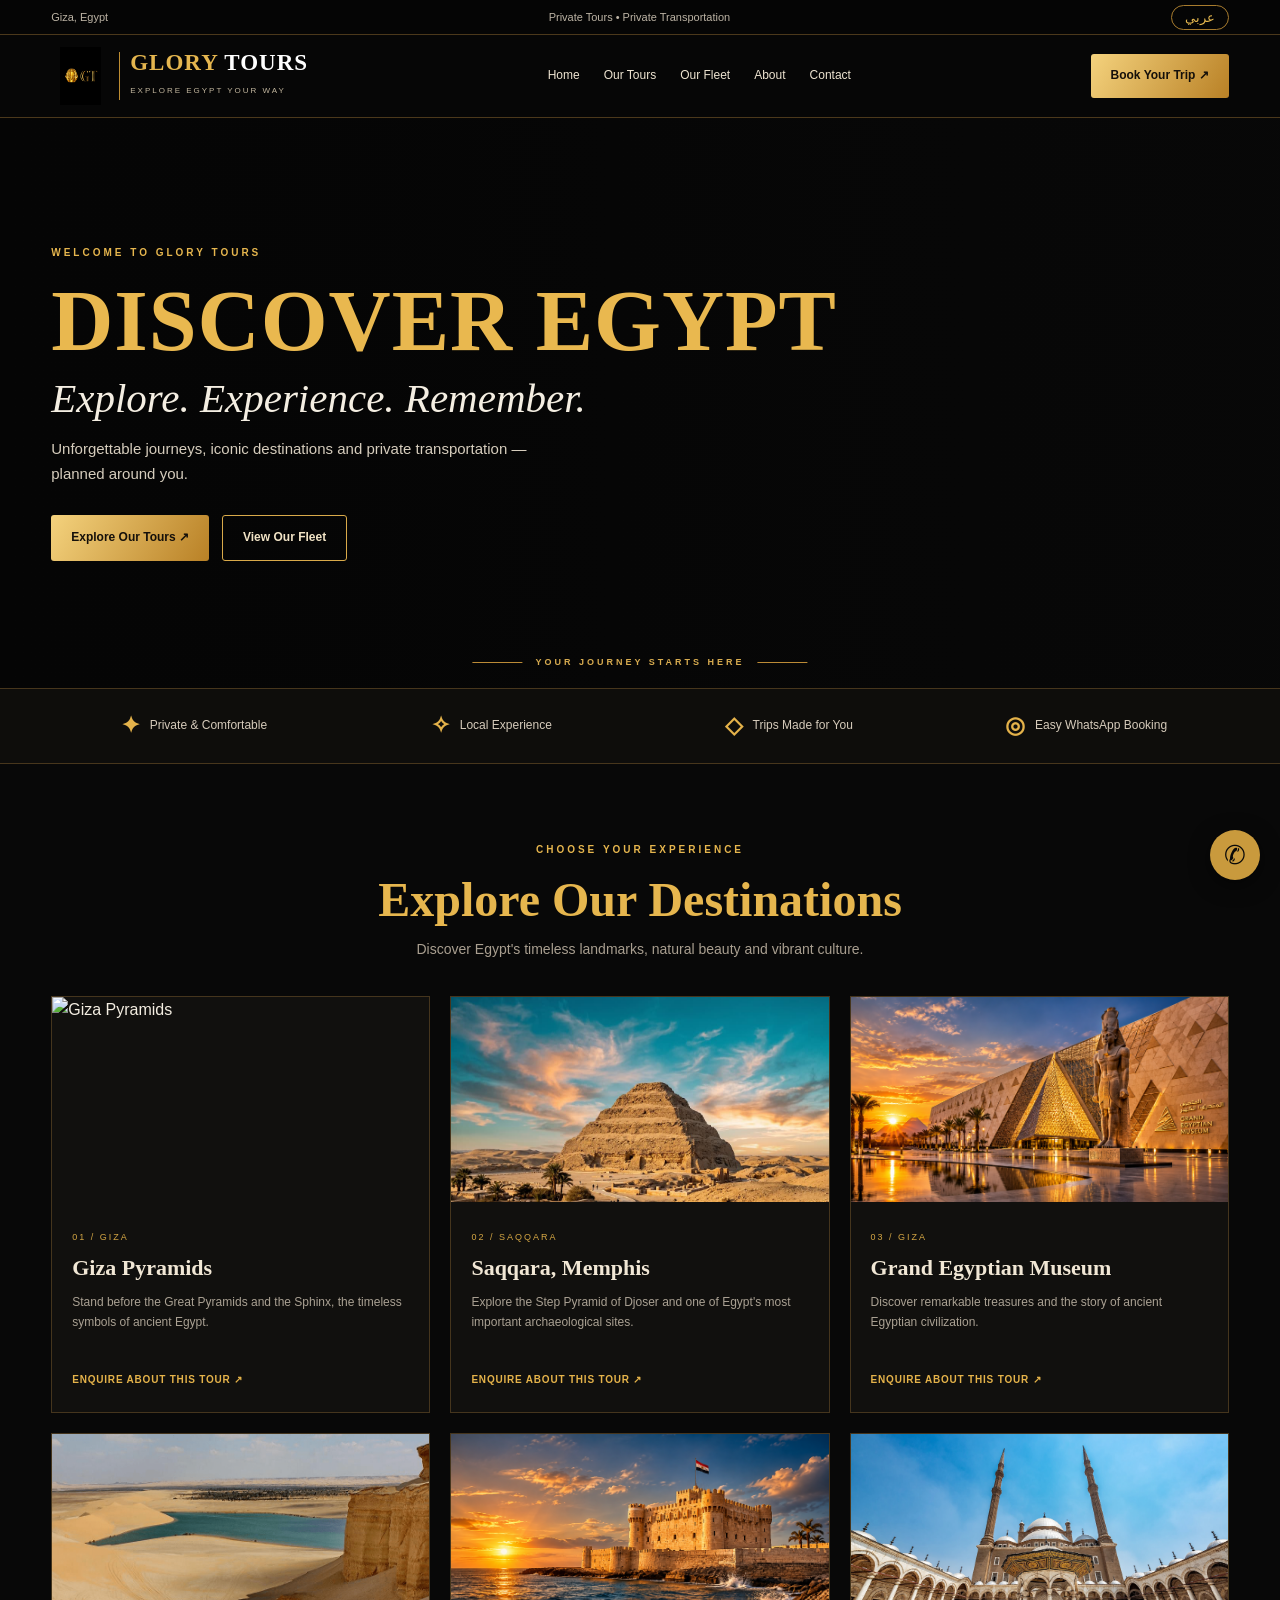
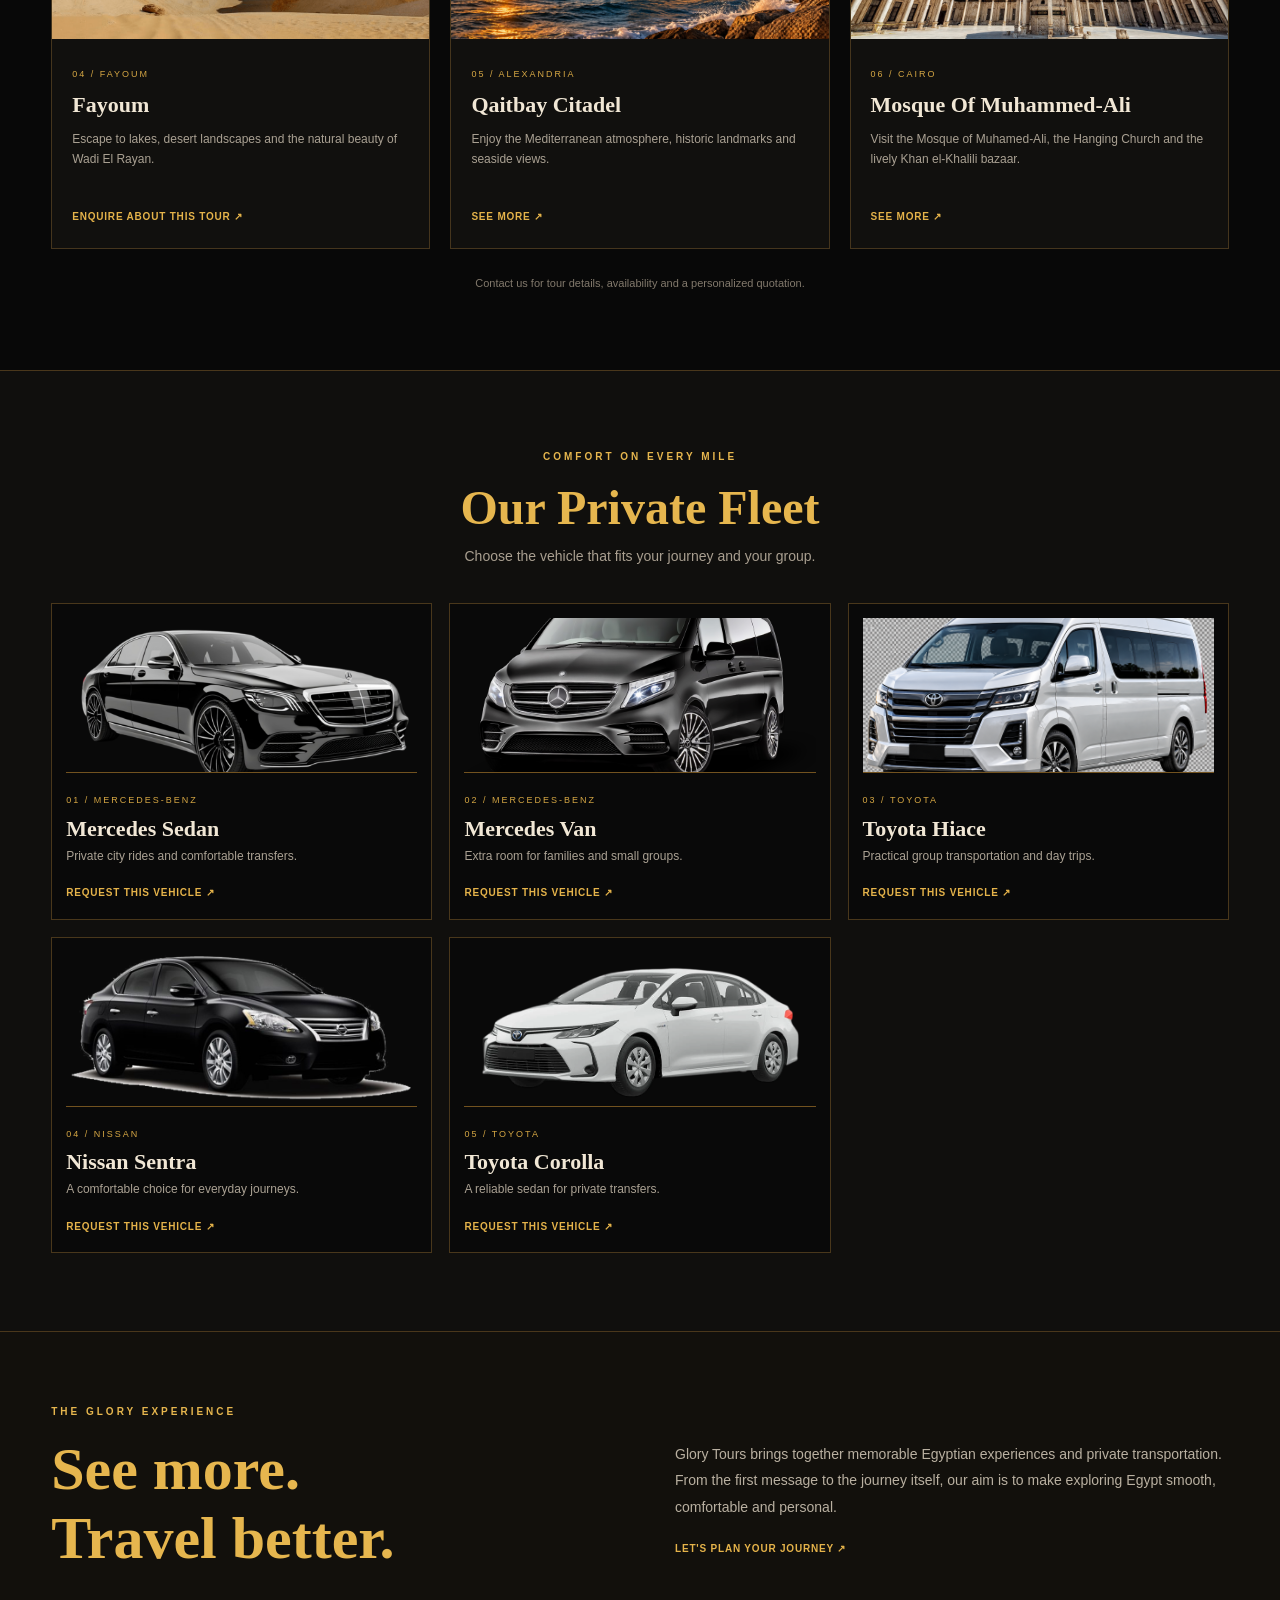
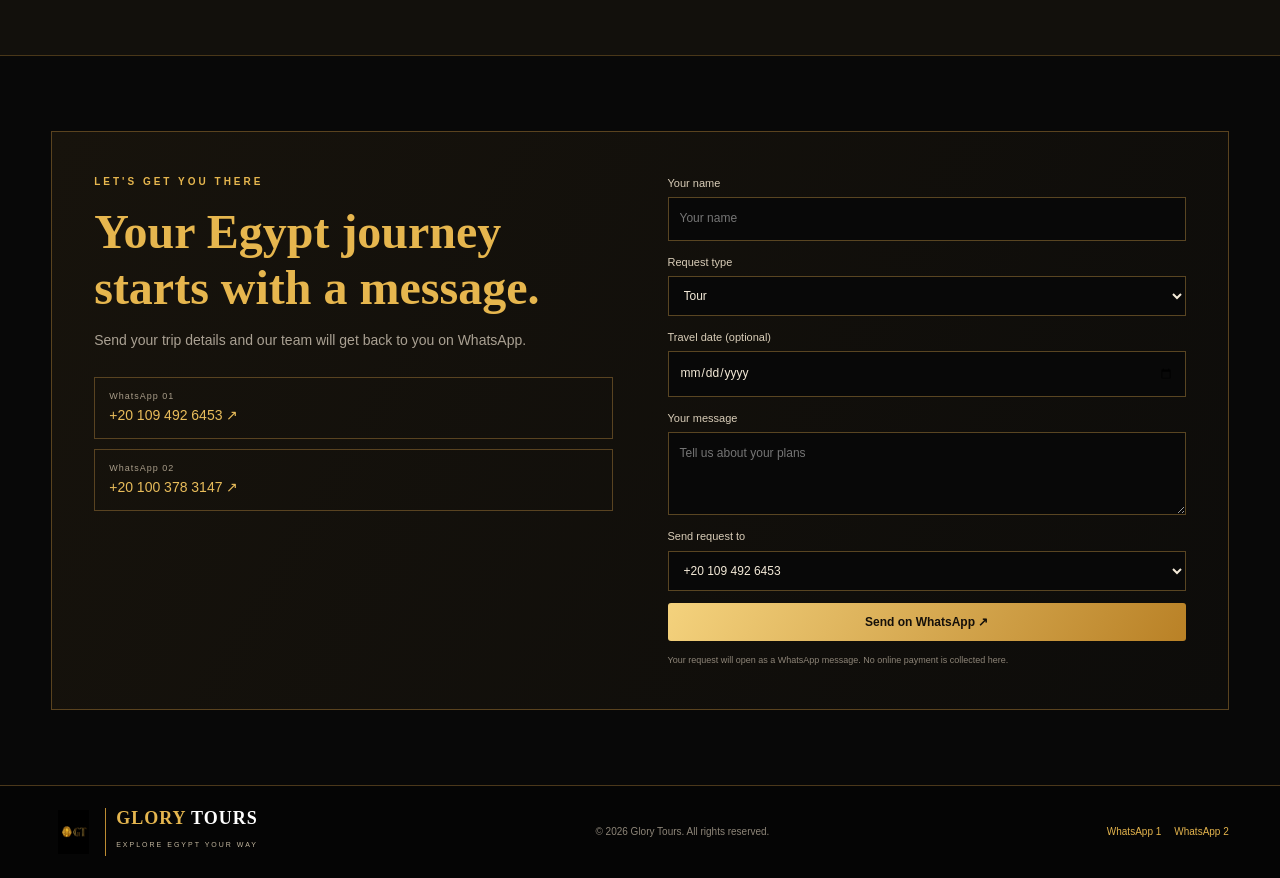
==== commit 3588ca81: "Rename selected tour cards" ====
--- a/index.html
+++ b/index.html
@@ -30,11 +30,11 @@
 <section class="section" id="tours"><div class="container"><div class="section-heading"><p class="eyebrow" data-en="CHOOSE YOUR EXPERIENCE" data-ar="اختر تجربتك">CHOOSE YOUR EXPERIENCE</p><h2 data-en="Explore Our Destinations" data-ar="اكتشف وجهاتنا">Explore Our Destinations</h2><p data-en="Discover Egypt's timeless landmarks, natural beauty and vibrant culture." data-ar="اكتشف معالم مصر الخالدة وطبيعتها الساحرة وثقافتها النابضة.">Discover Egypt's timeless landmarks, natural beauty and vibrant culture.</p></div>
 <div class="tour-grid">
 <article class="tour-card"><img src="https://images.unsplash.com/photo-1503177119275-0aa32b3a9368?auto=format&fit=crop&w=1600&q=90" alt="Giza Pyramids"><div class="tour-body"><span>01 / GIZA</span><h3 data-en="Giza Pyramids" data-ar="أهرامات الجيزة">Giza Pyramids</h3><p data-en="Stand before the Great Pyramids and the Sphinx, the timeless symbols of ancient Egypt." data-ar="قف أمام الأهرامات العظيمة وأبو الهول، رموز مصر القديمة الخالدة.">Stand before the Great Pyramids and the Sphinx, the timeless symbols of ancient Egypt.</p><a class="text-link tour-book" data-tour="Giza Pyramids" href="#contact" data-en="ENQUIRE ABOUT THIS TOUR ↗" data-ar="استفسر عن الرحلة ↗">ENQUIRE ABOUT THIS TOUR ↗</a></div></article>
-<article class="tour-card"><img src="images/saqqara-step-pyramid.png" alt="Saqqara Step Pyramid"><div class="tour-body"><span>02 / SAQQARA</span><h3 data-en="Saqqara" data-ar="سقارة">Saqqara</h3><p data-en="Explore the Step Pyramid of Djoser and one of Egypt's most important archaeological sites." data-ar="استكشف هرم زوسر المدرج وواحداً من أهم المواقع الأثرية في مصر.">Explore the Step Pyramid of Djoser and one of Egypt's most important archaeological sites.</p><a class="text-link tour-book" data-tour="Saqqara" href="#contact" data-en="ENQUIRE ABOUT THIS TOUR ↗" data-ar="استفسر عن الرحلة ↗">ENQUIRE ABOUT THIS TOUR ↗</a></div></article>
+<article class="tour-card"><img src="images/saqqara-step-pyramid.png" alt="Saqqara Step Pyramid"><div class="tour-body"><span>02 / SAQQARA</span><h3 data-en="Saqqara, Memphis" data-ar="سقارة وممفيس">Saqqara, Memphis</h3><p data-en="Explore the Step Pyramid of Djoser and one of Egypt's most important archaeological sites." data-ar="استكشف هرم زوسر المدرج وواحداً من أهم المواقع الأثرية في مصر.">Explore the Step Pyramid of Djoser and one of Egypt's most important archaeological sites.</p><a class="text-link tour-book" data-tour="Saqqara" href="#contact" data-en="ENQUIRE ABOUT THIS TOUR ↗" data-ar="استفسر عن الرحلة ↗">ENQUIRE ABOUT THIS TOUR ↗</a></div></article>
 <article class="tour-card"><img src="images/Grand%20Egyptian%20Museum.png" alt="Grand Egyptian Museum"><div class="tour-body"><span>03 / GIZA</span><h3 data-en="Grand Egyptian Museum" data-ar="المتحف المصري الكبير">Grand Egyptian Museum</h3><p data-en="Discover remarkable treasures and the story of ancient Egyptian civilization." data-ar="اكتشف كنوزاً أثرية استثنائية وحكاية الحضارة المصرية القديمة.">Discover remarkable treasures and the story of ancient Egyptian civilization.</p><a class="text-link tour-book" data-tour="Grand Egyptian Museum" href="#contact" data-en="ENQUIRE ABOUT THIS TOUR ↗" data-ar="استفسر عن الرحلة ↗">ENQUIRE ABOUT THIS TOUR ↗</a></div></article>
 <article class="tour-card"><img src="images/Fayoum%20Oasis.png" alt="Fayoum Oasis"><div class="tour-body"><span>04 / FAYOUM</span><h3 data-en="Fayoum" data-ar="الفيوم">Fayoum</h3><p data-en="Escape to lakes, desert landscapes and the natural beauty of Wadi El Rayan." data-ar="استمتع بالبحيرات والمناظر الصحراوية وجمال وادي الريان الطبيعي.">Escape to lakes, desert landscapes and the natural beauty of Wadi El Rayan.</p><a class="text-link tour-book" data-tour="Fayoum" href="#contact" data-en="ENQUIRE ABOUT THIS TOUR ↗" data-ar="استفسر عن الرحلة ↗">ENQUIRE ABOUT THIS TOUR ↗</a></div></article>
-<article class="tour-card"><img src="images/Citadel%20of%20Qaitbay.png" alt="Qaitbay Citadel, Alexandria"><div class="tour-body"><span>05 / ALEXANDRIA</span><h3 data-en="Alexandria" data-ar="الإسكندرية">Alexandria</h3><p data-en="Enjoy the Mediterranean atmosphere, historic landmarks and seaside views." data-ar="استمتع بأجواء البحر المتوسط والمعالم التاريخية والإطلالات الساحلية.">Enjoy the Mediterranean atmosphere, historic landmarks and seaside views.</p><a class="text-link" href="alexandria-tour.html" data-en="SEE MORE ↗" data-ar="اعرف تفاصيل الرحلة ↗">SEE MORE ↗</a></div></article>
-<article class="tour-card"><img src="images/Mosque%20Of%20Muhammed-Ali.png" alt="Historic Cairo"><div class="tour-body"><span>06 / CAIRO</span><h3 data-en="Cairo Daily Tour" data-ar="جولة القاهرة اليومية">Cairo Daily Tour</h3><p data-en="Visit the Mosque of Muhamed-Ali, the Hanging Church and the lively Khan el-Khalili bazaar." data-ar="زر مسجد محمد علي والكنيسة المعلقة وتجول في أزقة وأسواق خان الخليلي النابضة.">Visit the Mosque of Muhamed-Ali, the Hanging Church and the lively Khan el-Khalili bazaar.</p><a class="text-link" href="cairo-tour.html" data-en="SEE MORE ↗" data-ar="اعرف تفاصيل الرحلة ↗">SEE MORE ↗</a></div></article>
+<article class="tour-card"><img src="images/Citadel%20of%20Qaitbay.png" alt="Qaitbay Citadel, Alexandria"><div class="tour-body"><span>05 / ALEXANDRIA</span><h3 data-en="Qaitbay Citadel" data-ar="قلعة قايتباي">Qaitbay Citadel</h3><p data-en="Enjoy the Mediterranean atmosphere, historic landmarks and seaside views." data-ar="استمتع بأجواء البحر المتوسط والمعالم التاريخية والإطلالات الساحلية.">Enjoy the Mediterranean atmosphere, historic landmarks and seaside views.</p><a class="text-link" href="alexandria-tour.html" data-en="SEE MORE ↗" data-ar="اعرف تفاصيل الرحلة ↗">SEE MORE ↗</a></div></article>
+<article class="tour-card"><img src="images/Mosque%20Of%20Muhammed-Ali.png" alt="Historic Cairo"><div class="tour-body"><span>06 / CAIRO</span><h3 data-en="Mosque Of Muhammed-Ali" data-ar="مسجد محمد علي">Mosque Of Muhammed-Ali</h3><p data-en="Visit the Mosque of Muhamed-Ali, the Hanging Church and the lively Khan el-Khalili bazaar." data-ar="زر مسجد محمد علي والكنيسة المعلقة وتجول في أزقة وأسواق خان الخليلي النابضة.">Visit the Mosque of Muhamed-Ali, the Hanging Church and the lively Khan el-Khalili bazaar.</p><a class="text-link" href="cairo-tour.html" data-en="SEE MORE ↗" data-ar="اعرف تفاصيل الرحلة ↗">SEE MORE ↗</a></div></article>
 </div><p class="small-note" data-en="Contact us for tour details, availability and a personalized quotation." data-ar="تواصل معنا لمعرفة تفاصيل الرحلات والمواعيد والحصول على عرض سعر مناسب لك.">Contact us for tour details, availability and a personalized quotation.</p>
 </div></section>
 
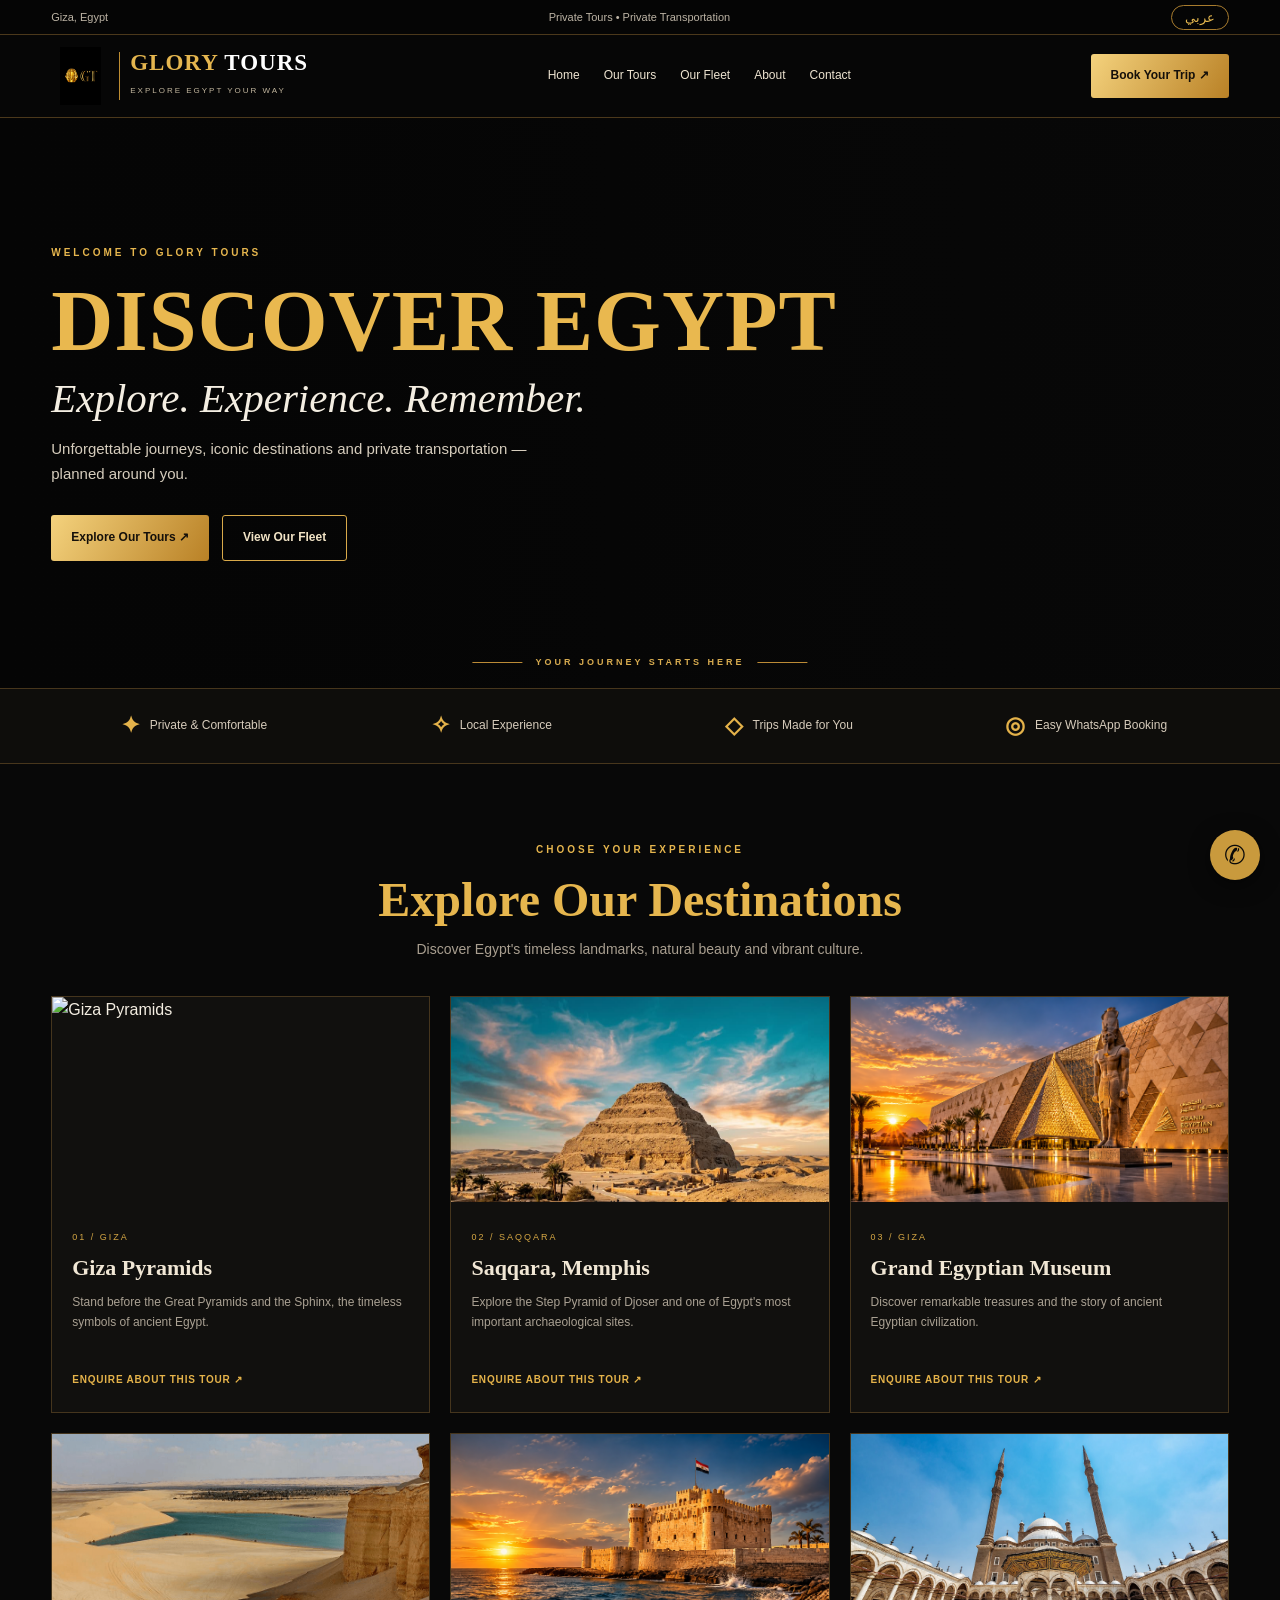
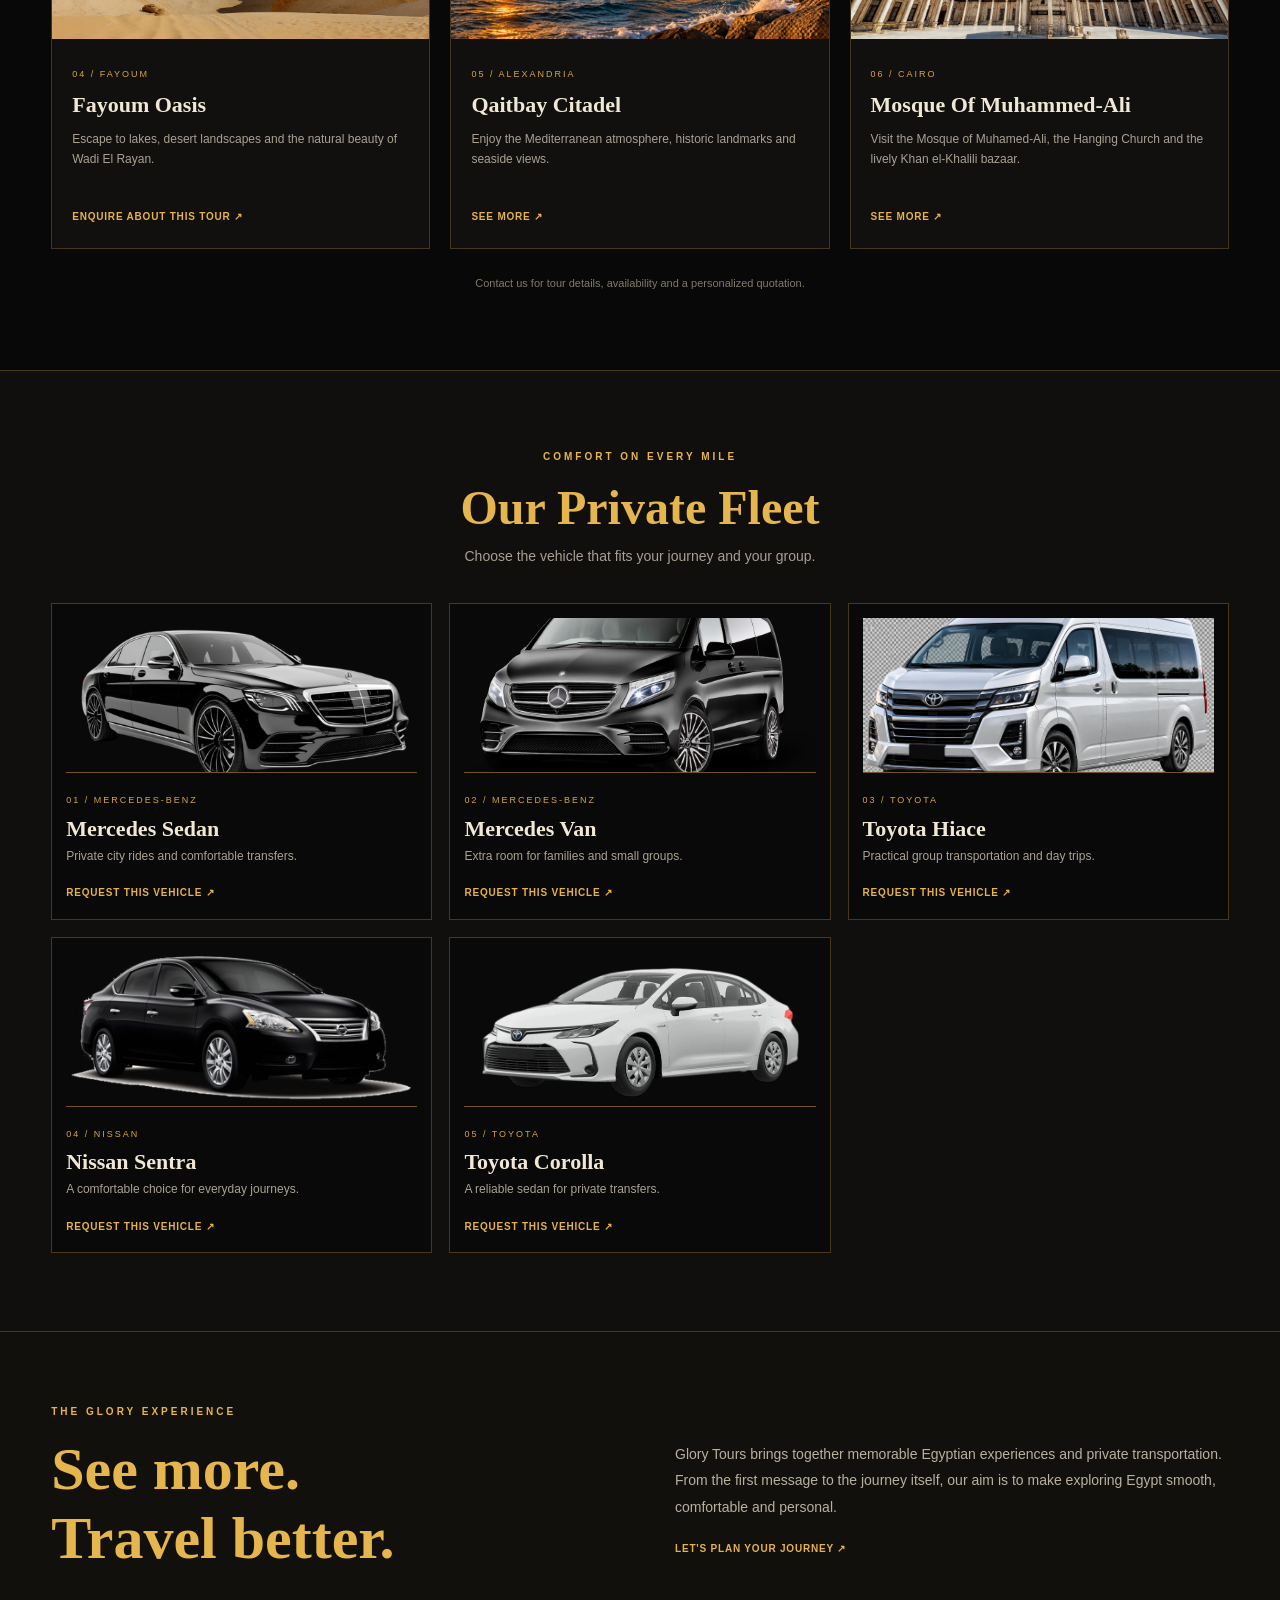
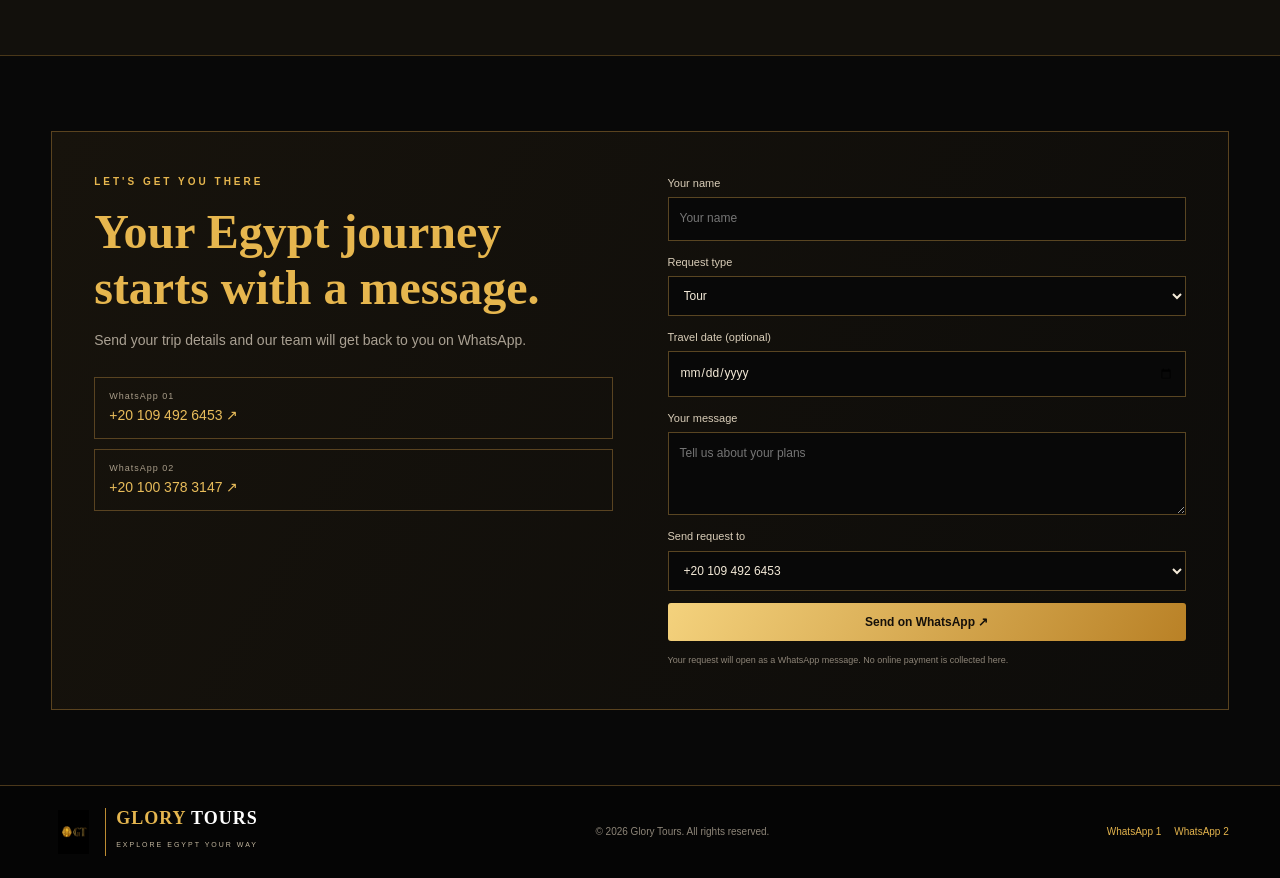
==== commit b05a9595: "Rename Fayoum tour card to Fayoum Oasis" ====
--- a/index.html
+++ b/index.html
@@ -32,7 +32,7 @@
 <article class="tour-card"><img src="https://images.unsplash.com/photo-1503177119275-0aa32b3a9368?auto=format&fit=crop&w=1600&q=90" alt="Giza Pyramids"><div class="tour-body"><span>01 / GIZA</span><h3 data-en="Giza Pyramids" data-ar="أهرامات الجيزة">Giza Pyramids</h3><p data-en="Stand before the Great Pyramids and the Sphinx, the timeless symbols of ancient Egypt." data-ar="قف أمام الأهرامات العظيمة وأبو الهول، رموز مصر القديمة الخالدة.">Stand before the Great Pyramids and the Sphinx, the timeless symbols of ancient Egypt.</p><a class="text-link tour-book" data-tour="Giza Pyramids" href="#contact" data-en="ENQUIRE ABOUT THIS TOUR ↗" data-ar="استفسر عن الرحلة ↗">ENQUIRE ABOUT THIS TOUR ↗</a></div></article>
 <article class="tour-card"><img src="images/saqqara-step-pyramid.png" alt="Saqqara Step Pyramid"><div class="tour-body"><span>02 / SAQQARA</span><h3 data-en="Saqqara, Memphis" data-ar="سقارة وممفيس">Saqqara, Memphis</h3><p data-en="Explore the Step Pyramid of Djoser and one of Egypt's most important archaeological sites." data-ar="استكشف هرم زوسر المدرج وواحداً من أهم المواقع الأثرية في مصر.">Explore the Step Pyramid of Djoser and one of Egypt's most important archaeological sites.</p><a class="text-link tour-book" data-tour="Saqqara" href="#contact" data-en="ENQUIRE ABOUT THIS TOUR ↗" data-ar="استفسر عن الرحلة ↗">ENQUIRE ABOUT THIS TOUR ↗</a></div></article>
 <article class="tour-card"><img src="images/Grand%20Egyptian%20Museum.png" alt="Grand Egyptian Museum"><div class="tour-body"><span>03 / GIZA</span><h3 data-en="Grand Egyptian Museum" data-ar="المتحف المصري الكبير">Grand Egyptian Museum</h3><p data-en="Discover remarkable treasures and the story of ancient Egyptian civilization." data-ar="اكتشف كنوزاً أثرية استثنائية وحكاية الحضارة المصرية القديمة.">Discover remarkable treasures and the story of ancient Egyptian civilization.</p><a class="text-link tour-book" data-tour="Grand Egyptian Museum" href="#contact" data-en="ENQUIRE ABOUT THIS TOUR ↗" data-ar="استفسر عن الرحلة ↗">ENQUIRE ABOUT THIS TOUR ↗</a></div></article>
-<article class="tour-card"><img src="images/Fayoum%20Oasis.png" alt="Fayoum Oasis"><div class="tour-body"><span>04 / FAYOUM</span><h3 data-en="Fayoum" data-ar="الفيوم">Fayoum</h3><p data-en="Escape to lakes, desert landscapes and the natural beauty of Wadi El Rayan." data-ar="استمتع بالبحيرات والمناظر الصحراوية وجمال وادي الريان الطبيعي.">Escape to lakes, desert landscapes and the natural beauty of Wadi El Rayan.</p><a class="text-link tour-book" data-tour="Fayoum" href="#contact" data-en="ENQUIRE ABOUT THIS TOUR ↗" data-ar="استفسر عن الرحلة ↗">ENQUIRE ABOUT THIS TOUR ↗</a></div></article>
+<article class="tour-card"><img src="images/Fayoum%20Oasis.png" alt="Fayoum Oasis"><div class="tour-body"><span>04 / FAYOUM</span><h3 data-en="Fayoum Oasis" data-ar="واحة الفيوم">Fayoum Oasis</h3><p data-en="Escape to lakes, desert landscapes and the natural beauty of Wadi El Rayan." data-ar="استمتع بالبحيرات والمناظر الصحراوية وجمال وادي الريان الطبيعي.">Escape to lakes, desert landscapes and the natural beauty of Wadi El Rayan.</p><a class="text-link tour-book" data-tour="Fayoum" href="#contact" data-en="ENQUIRE ABOUT THIS TOUR ↗" data-ar="استفسر عن الرحلة ↗">ENQUIRE ABOUT THIS TOUR ↗</a></div></article>
 <article class="tour-card"><img src="images/Citadel%20of%20Qaitbay.png" alt="Qaitbay Citadel, Alexandria"><div class="tour-body"><span>05 / ALEXANDRIA</span><h3 data-en="Qaitbay Citadel" data-ar="قلعة قايتباي">Qaitbay Citadel</h3><p data-en="Enjoy the Mediterranean atmosphere, historic landmarks and seaside views." data-ar="استمتع بأجواء البحر المتوسط والمعالم التاريخية والإطلالات الساحلية.">Enjoy the Mediterranean atmosphere, historic landmarks and seaside views.</p><a class="text-link" href="alexandria-tour.html" data-en="SEE MORE ↗" data-ar="اعرف تفاصيل الرحلة ↗">SEE MORE ↗</a></div></article>
 <article class="tour-card"><img src="images/Mosque%20Of%20Muhammed-Ali.png" alt="Historic Cairo"><div class="tour-body"><span>06 / CAIRO</span><h3 data-en="Mosque Of Muhammed-Ali" data-ar="مسجد محمد علي">Mosque Of Muhammed-Ali</h3><p data-en="Visit the Mosque of Muhamed-Ali, the Hanging Church and the lively Khan el-Khalili bazaar." data-ar="زر مسجد محمد علي والكنيسة المعلقة وتجول في أزقة وأسواق خان الخليلي النابضة.">Visit the Mosque of Muhamed-Ali, the Hanging Church and the lively Khan el-Khalili bazaar.</p><a class="text-link" href="cairo-tour.html" data-en="SEE MORE ↗" data-ar="اعرف تفاصيل الرحلة ↗">SEE MORE ↗</a></div></article>
 </div><p class="small-note" data-en="Contact us for tour details, availability and a personalized quotation." data-ar="تواصل معنا لمعرفة تفاصيل الرحلات والمواعيد والحصول على عرض سعر مناسب لك.">Contact us for tour details, availability and a personalized quotation.</p>
